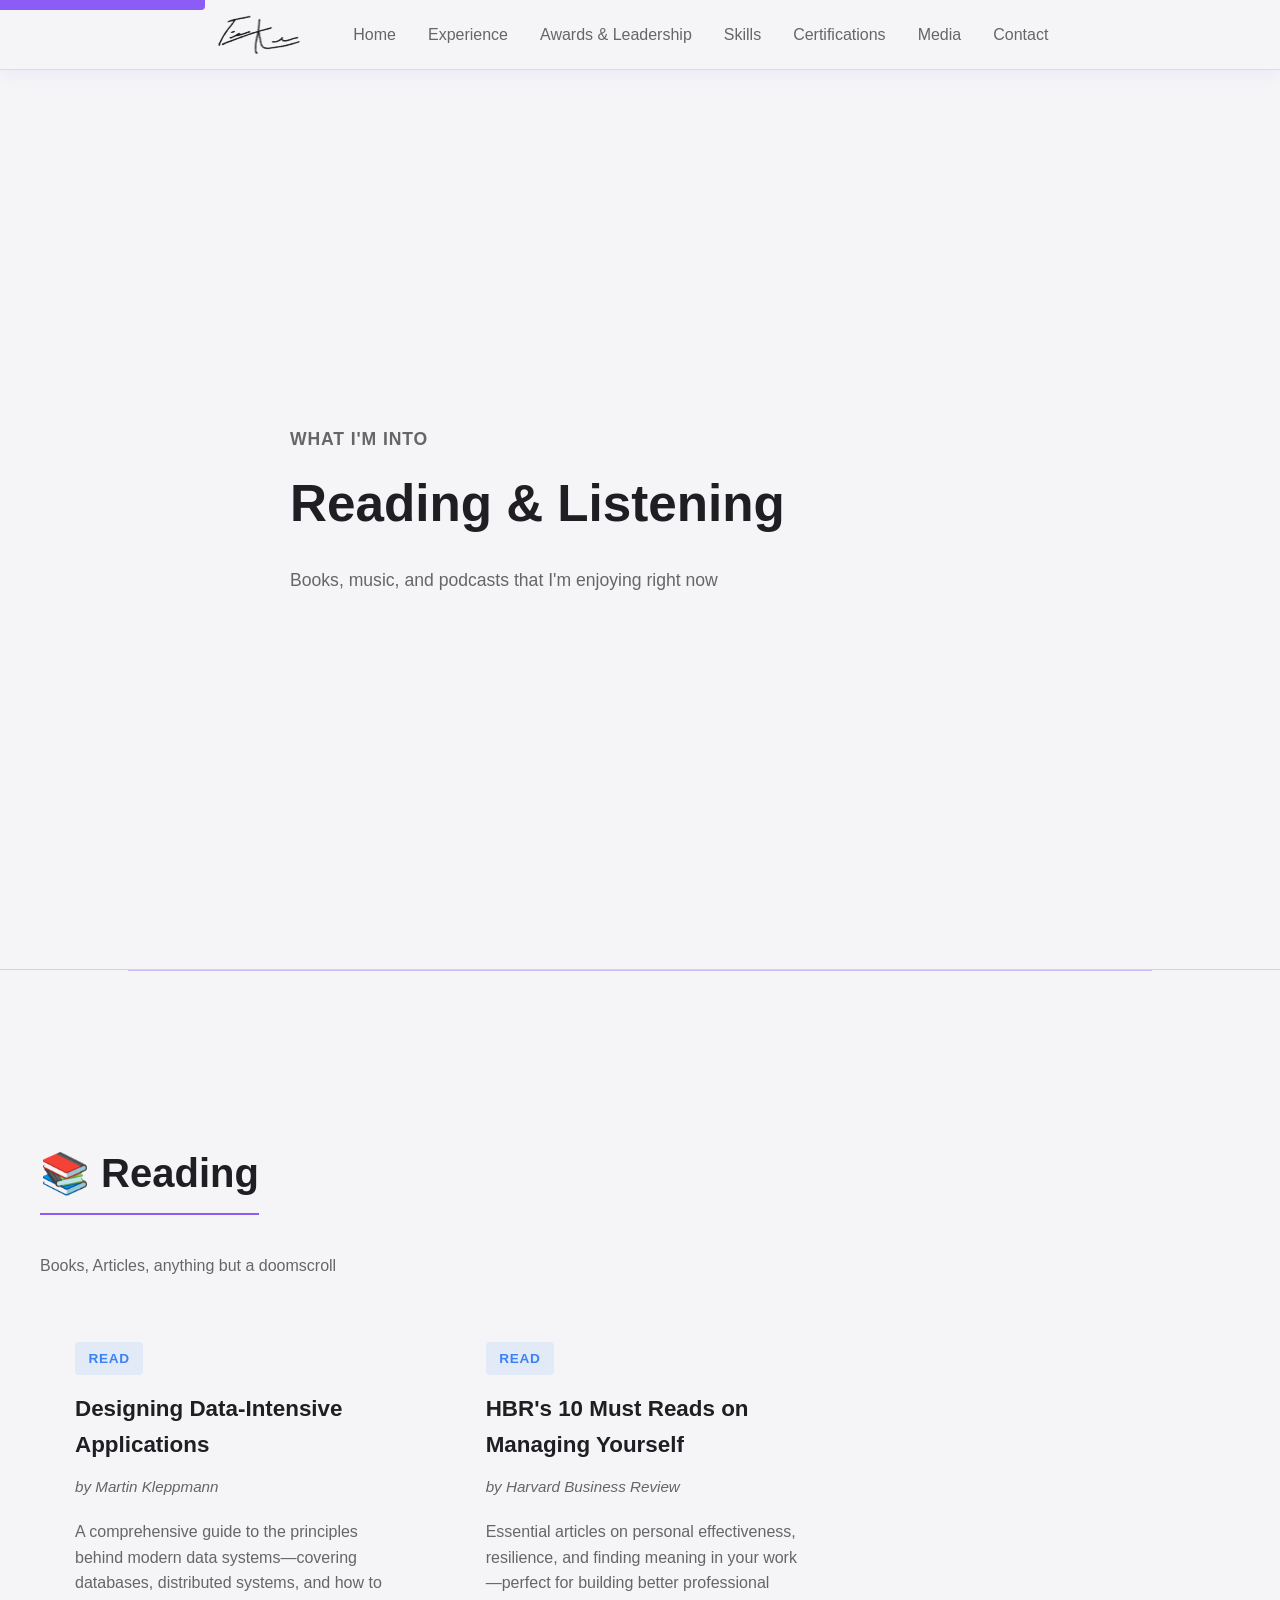
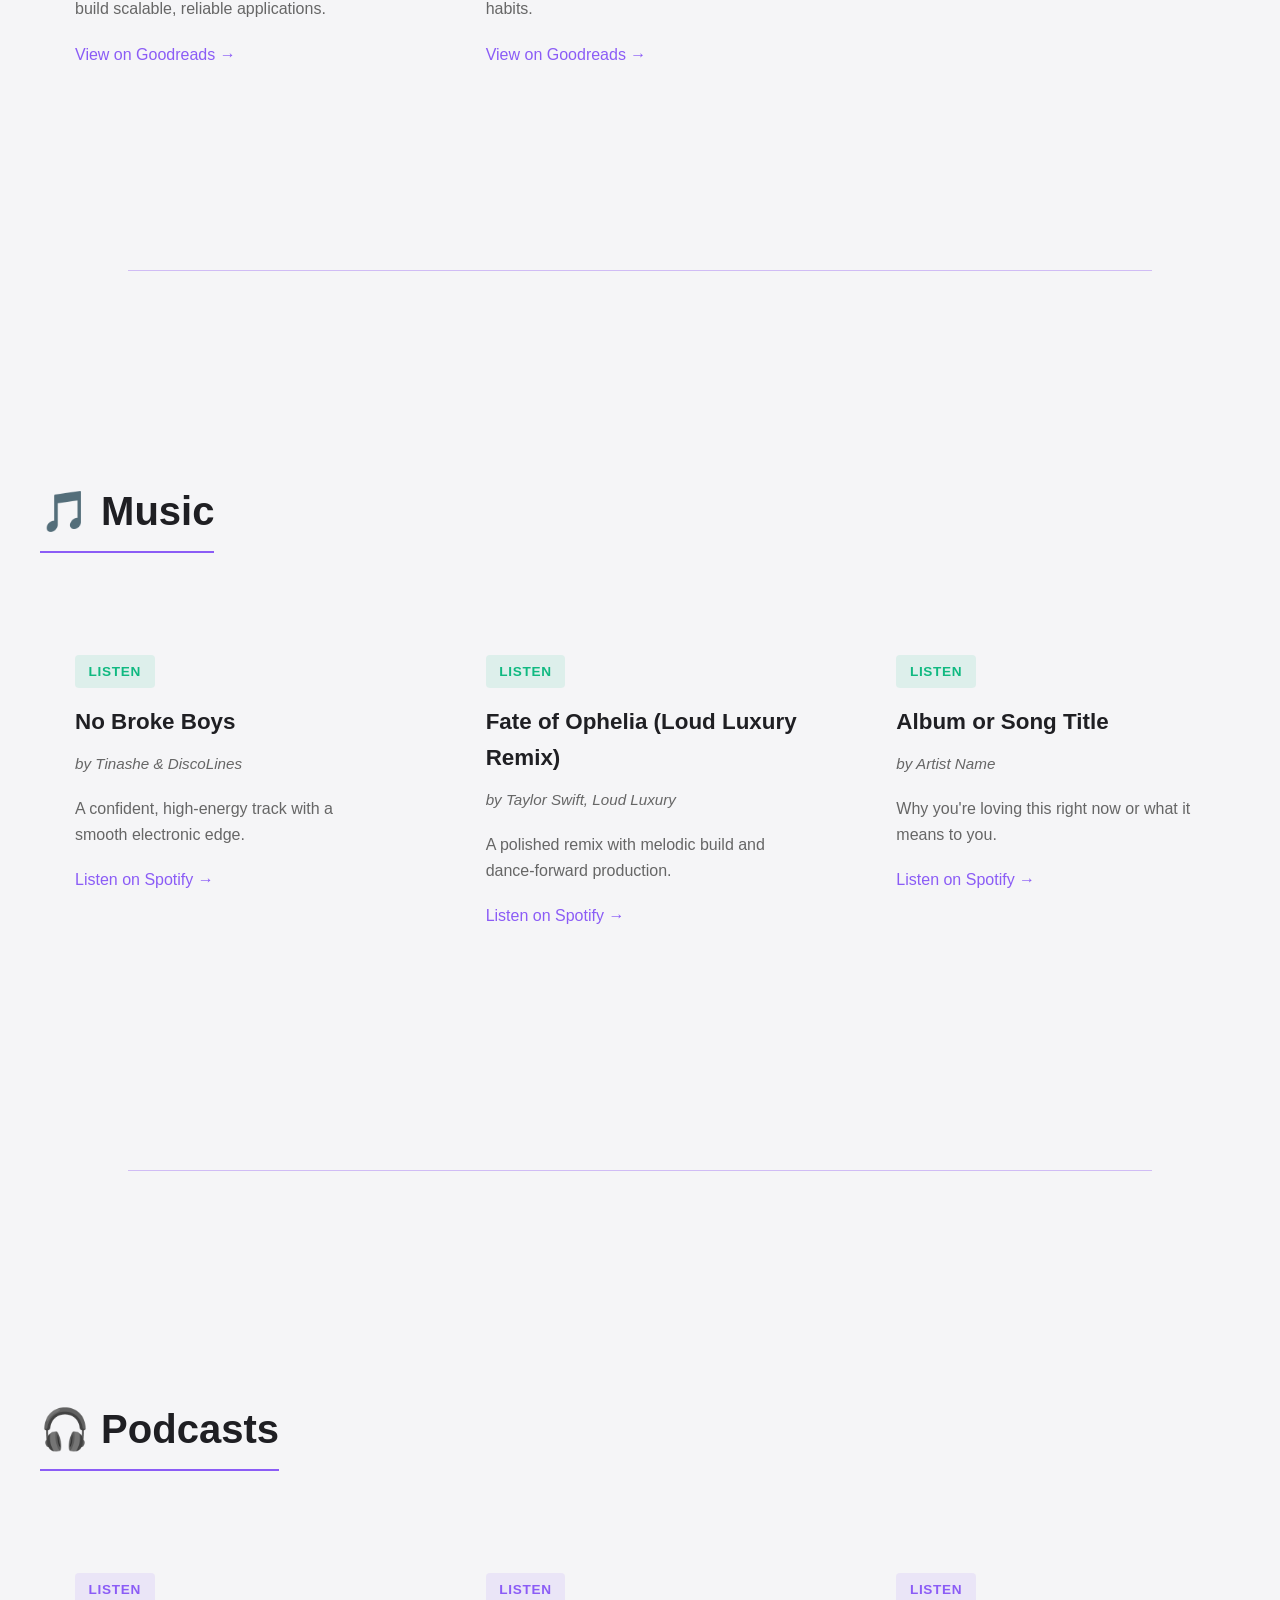
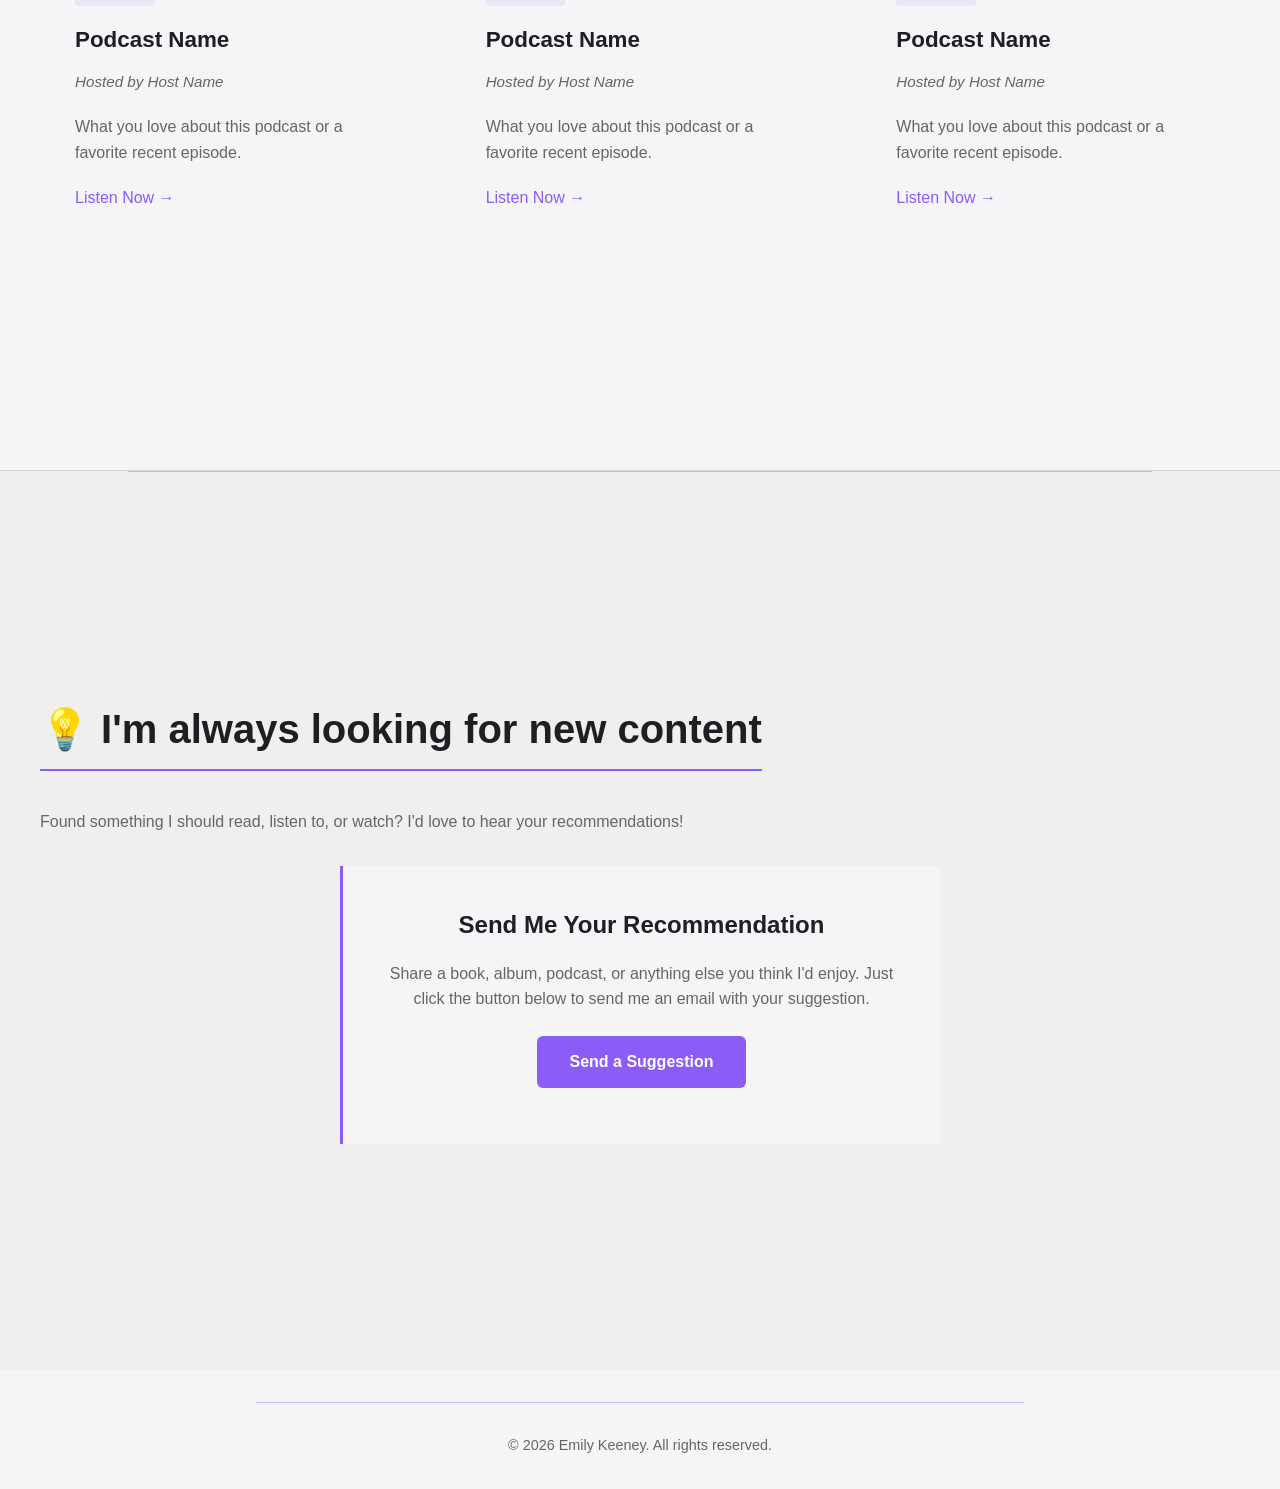
==== media.html @ 5fe8e28c "updated for media page" ====
<!DOCTYPE HTML>
<html lang="en">
	<head>
		<meta charset="utf-8" />
		<meta name="viewport" content="width=device-width, initial-scale=1" />
		<title>Reading & Listening - Emily Keeney</title>
		<meta name="description" content="Books, music, and podcasts currently inspiring Emily Keeney. Share your recommendations for what I should read, watch, or listen to next." />
		<link rel="canonical" href="https://ekeeney.github.io/media" />
		<meta name="theme-color" content="#8b5cf6" />
		
		<!-- Preload critical assets -->
		<link rel="preload" href="assets/css/custom.css" as="style" />
		<link rel="preload" href="assets/signature.png" as="image" />
		
		<!-- Favicon -->
		<link rel="icon" href="assets/favicon.png" type="image/png" />
		<link rel="apple-touch-icon" href="assets/favicon.png" />
		
		<!-- Open Graph -->
		<meta property="og:title" content="Reading & Listening - Emily Keeney" />
		<meta property="og:description" content="Books, music, and podcasts currently inspiring Emily Keeney." />
		<meta property="og:type" content="website" />
		<meta property="og:url" content="https://ekeeney.github.io/media" />
		<meta property="og:image" content="https://ekeeney.github.io/assets/favicon.png" />
		
		<!-- Twitter Card -->
		<meta name="twitter:card" content="summary" />
		<meta name="twitter:title" content="Reading & Listening - Emily Keeney" />
		<meta name="twitter:description" content="Books, music, and podcasts currently inspiring Emily Keeney." />
		<meta name="twitter:image" content="https://ekeeney.github.io/assets/favicon.png" />
		
		<!-- Stylesheet -->
		<link rel="stylesheet" href="assets/css/custom.css" />
	</head>
	<body>
		<!-- Skip to main content for accessibility -->
		<a href="#hero" class="skip-link">Skip to main content</a>
		
		<nav role="navigation" aria-label="Main navigation">
		<img src="assets/signature.png" alt="Emily Keeney Signature" class="nav-signature" loading="eager" width="120" height="45">
		<ul>
			<li><a href="index.html">Home</a></li>
			<li><a href="index.html#experience">Experience</a></li>
			<li><a href="index.html#awards">Awards & Leadership</a></li>
			<li><a href="index.html#skills">Skills</a></li>
			<li><a href="index.html#certifications">Certifications</a></li>
			<li><a href="media.html" class="active">Media</a></li>
			<li><a href="index.html#contact">Contact</a></li>
		</ul>
	</nav>

		<!-- Hero Section -->
		<section id="hero">
			<div class="container hero-content">
			<p class="subtitle">What I'm Into</p>
			<h1>Reading & Listening</h1>
			<p>Books, music, and podcasts that I'm enjoying right now</p>
		</div>
	</section>

	<!-- Books Section -->
	<section id="books">
		<div class="container">
			<h2>📚 Reading</h2>
			<p class="section-intro">Books, Articles, anything but a doomscroll</p>
			
			<div class="media-grid">
				<div class="media-item">
					<div class="media-meta">
						<span class="media-type">Read</span>
					</div>
				<h3>Designing Data-Intensive Applications</h3>
				<p class="media-author">by Martin Kleppmann</p>
				<p>A comprehensive guide to the principles behind modern data systems—covering databases, distributed systems, and how to build scalable, reliable applications.</p>
				<a href="https://www.goodreads.com/book/show/23463279-designing-data-intensive-applications" class="media-link" target="_blank" rel="noopener">View on Goodreads →</a>
			</div>

			<div class="media-item">
				<div class="media-meta">
					<span class="media-type">Read</span>
				</div>
				<h3>HBR's 10 Must Reads on Managing Yourself</h3>
				<p class="media-author">by Harvard Business Review</p>
				<p>Essential articles on personal effectiveness, resilience, and finding meaning in your work—perfect for building better professional habits.</p>
				<a href="https://www.goodreads.com/book/show/8308501" class="media-link" target="_blank" rel="noopener">View on Goodreads →</a>
			</div>
		</div>
	</div>
</section>

	<!-- Music Section -->
	<section id="music">
		<div class="container">
			<h2>🎵 Music</h2>
			
			<div class="media-grid">
				<div class="media-item">
					<div class="media-meta">
						<span class="media-type music-type">Listen</span>
					</div>
					<h3>No Broke Boys</h3>
					<p class="media-author">by Tinashe &amp; DiscoLines</p>
					<p>A confident, high-energy track with a smooth electronic edge.</p>
					<a href="https://open.spotify.com/track/3cZajhyr8LmtPfHZ9296tj?si=968752f881604520" class="media-link" target="_blank" rel="noopener">Listen on Spotify →</a>
				</div>

				<div class="media-item">
					<div class="media-meta">
						<span class="media-type music-type">Listen</span>
					</div>
					<h3>Fate of Ophelia (Loud Luxury Remix)</h3>
					<p class="media-author">by Taylor Swift, Loud Luxury</p>
					<p>A polished remix with melodic build and dance-forward production.</p>
					<a href="https://open.spotify.com/track/6PlBKImSl4AZoxBU7F649D?si=63251513293b4395" class="media-link" target="_blank" rel="noopener">Listen on Spotify →</a>
				</div>

				<div class="media-item">
					<div class="media-meta">
						<span class="media-type music-type">Listen</span>
					</div>
					<h3>Album or Song Title</h3>
					<p class="media-author">by Artist Name</p>
					<p>Why you're loving this right now or what it means to you.</p>
					<a href="#" class="media-link">Listen on Spotify →</a>
				</div>
			</div>
		</div>
	</section>

	<!-- Podcasts Section -->
	<section id="podcasts">
		<div class="container">
			<h2>🎧 Podcasts</h2>
			
			<div class="media-grid">
				<div class="media-item">
					<div class="media-meta">
						<span class="media-type podcast-type">Listen</span>
					</div>
					<h3>Podcast Name</h3>
					<p class="media-author">Hosted by Host Name</p>
					<p>What you love about this podcast or a favorite recent episode.</p>
					<a href="#" class="media-link">Listen Now →</a>
				</div>

				<div class="media-item">
					<div class="media-meta">
						<span class="media-type podcast-type">Listen</span>
					</div>
					<h3>Podcast Name</h3>
					<p class="media-author">Hosted by Host Name</p>
					<p>What you love about this podcast or a favorite recent episode.</p>
					<a href="#" class="media-link">Listen Now →</a>
				</div>

				<div class="media-item">
					<div class="media-meta">
						<span class="media-type podcast-type">Listen</span>
					</div>
					<h3>Podcast Name</h3>
					<p class="media-author">Hosted by Host Name</p>
					<p>What you love about this podcast or a favorite recent episode.</p>
					<a href="#" class="media-link">Listen Now →</a>
				</div>
			</div>
		</div>
	</section>

	<!-- Suggestions Section -->
	<section id="suggestions">
		<div class="container">
			<h2>💡 I'm always looking for new content</h2>
			<p class="section-intro">Found something I should read, listen to, or watch? I'd love to hear your recommendations!</p>
			
			<div class="suggestion-box">
				<h3>Send Me Your Recommendation</h3>
				<p>Share a book, album, podcast, or anything else you think I'd enjoy. Just click the button below to send me an email with your suggestion.</p>
				<a href="mailto:ekeeney10@gmail.com?subject=Media%20Suggestion&body=Hi%20Emily,%0A%0AI%20wanted%20to%20recommend:%0A%0ATitle:%20%0AType:%20(Book/Music/Podcast/Other)%0AWhy%20you'll%20love%20it:%20%0A%0A" class="suggestion-btn">Send a Suggestion</a>
			</div>
		</div>
	</section>

	<!-- Footer -->
		<footer>
			<div class="container">
				<p>&copy; 2026 Emily Keeney. All rights reserved.</p>
			</div>
		</footer>

		<!-- JavaScript for Smooth Scrolling -->
		<script src="assets/js/portfolio.js" defer></script>
	</body>
</html>
---- assets/css/custom.css ----
/* 
 * Emily Keeney Portfolio - Custom Light Grey Theme
 * Modern, responsive portfolio design
 */

/* CSS Variables for Light Grey Theme */
:root {
	--bg-primary: #f5f5f7;
	--bg-secondary: #efefef;
	--bg-tertiary: #e8e8eb;
	--text-primary: #1f1f23;
	--text-secondary: #666666;
	--accent-primary: #8b5cf6;
	--accent-secondary: #a78bfa;
	--accent-tertiary: #9f7aea;
	--accent-blue: #3b82f6;
	--accent-green: #10b981;
	--accent-glow: rgba(139, 92, 246, 0.1);
	--border-color: #d4d4d8;
}

/* Reset and Base Styles */
* {
	margin: 0;
	padding: 0;
	box-sizing: border-box;
}

html {
	scroll-behavior: smooth;
}

body {
	font-family: -apple-system, BlinkMacSystemFont, 'Segoe UI', Roboto, Oxygen, Ubuntu, Cantarell, sans-serif;
	background: var(--bg-primary);
	color: var(--text-primary);
	line-height: 1.6;
	overflow-x: hidden;
}

/* Accessibility - Skip Link */
.skip-link {
	position: absolute;
	top: -40px;
	left: 0;
	background: var(--accent-primary);
	color: white;
	padding: 0.75rem 1.5rem;
	text-decoration: none;
	font-weight: 600;
	z-index: 10000;
	border-radius: 0 0 4px 0;
}

.skip-link:focus {
	top: 0;
}

/* Focus Styles for Accessibility */
a:focus-visible,
button:focus-visible {
	outline: 3px solid var(--accent-primary);
	outline-offset: 2px;
	border-radius: 2px;
}

/* Navigation */
nav {
	position: sticky;
	top: 0;
	width: 100%;
	background: rgba(245, 245, 247, 0.95);
	backdrop-filter: blur(10px);
	z-index: 1000;
	border-bottom: 1px solid rgba(139, 92, 246, 0.2);
	border-radius: 0;
	box-shadow: 0 4px 16px rgba(139, 92, 246, 0.08);
	display: flex;
	align-items: center;
	justify-content: center;
	gap: 2rem;
	padding: 0.75rem 2rem;
	flex-wrap: wrap;
}

.nav-signature {
	height: 45px;
	width: auto;
	opacity: 0.9;
	transition: opacity 0.3s ease;
	flex-shrink: 0;
}

.nav-signature:hover {
	opacity: 1;
}

nav ul {
	display: flex;
	justify-content: center;
	list-style: none;
	padding: 0;
	margin: 0;
	gap: 0;
	flex-wrap: wrap;
}

nav ul li {
	margin: 0.5rem 1rem;
}

nav ul li a {
	color: var(--text-secondary);
	text-decoration: none;
	font-weight: 500;
	transition: all 0.3s ease;
	padding: 0.5rem 0;
}

nav ul li a:hover,
nav ul li a.active {
	color: var(--accent-primary);
}

/* Removed animated underline */

/* Section Styling */
section {
	min-height: 100vh;
	padding: 6rem 2rem;
	display: flex;
	flex-direction: column;
	justify-content: center;
	position: relative;
}

section:not(#hero):not(#contact)::before {
	content: '';
	position: absolute;
	top: 0;
	left: 50%;
	transform: translateX(-50%);
	width: 80%;
	height: 1px;
	background: rgba(124, 58, 237, 0.3);
}

.container {
	max-width: 1200px;
	margin: 0 auto;
	width: 100%;
}

/* Typography */
h1 {
	font-size: 3.5rem;
	font-weight: 700;
	margin-bottom: 1rem;
	color: var(--accent-primary);
}

h1 a {
	color: inherit;
	text-decoration: none;
	transition: opacity 0.3s ease;
}

h1 a:hover {
	opacity: 0.8;
}

h2 {
	font-size: 2.5rem;
	font-weight: 700;
	margin-bottom: 3rem;
	color: var(--text-primary);
	position: relative;
	display: inline-block;
}

h2::after {
	content: '';
	position: absolute;
	bottom: -10px;
	left: 0;
	width: 100%;
	height: 2px;
	background: var(--accent-primary);
	border-radius: 0;
}

h3 {
	font-size: 1.5rem;
	color: var(--text-primary);
	margin-bottom: 0.5rem;
}

h4 {
	font-size: 1.2rem;
	color: var(--accent-secondary);
	margin-bottom: 0.5rem;
}

/* Hero Section */
#hero {
	background: var(--bg-primary);
	position: relative;
	overflow: hidden;
	padding: 8rem 0;
	border-bottom: 1px solid var(--border-color);
}

.hero-content {
	position: relative;
	z-index: 1;
	max-width: 700px;
}

.hero-content p {
	font-size: 1.1rem;
	color: var(--text-secondary);
	margin-bottom: 1.25rem;
	line-height: 1.6;
}

.subtitle {
	font-size: 0.95rem;
	color: var(--accent-primary);
	margin-bottom: 1rem;
	font-weight: 600;
	letter-spacing: 0.05em;
	text-transform: uppercase;
}

#hero h1 {
	font-size: 3.2rem;
	font-weight: 700;
	margin-bottom: 2rem;
	color: var(--text-primary);
	line-height: 1.2;
}

#hero h1 a {
	color: var(--accent-primary);
	text-decoration: none;
	transition: opacity 0.3s ease;
}

#hero h1 a:hover {
	opacity: 0.8;
}

/* Timeline Styling */
.timeline {
	position: relative;
	padding: 2rem 0 2rem 3rem;
}

.timeline::before {
	content: '';
	position: absolute;
	left: 0;
	top: 0;
	bottom: 0;
	width: 2px;
	background: var(--accent-primary);
	display: none;
}

.timeline-item {
	position: relative;
	margin-bottom: 3rem;
}

.timeline-marker {
	position: absolute;
	left: -2.65rem;
	top: 0.5rem;
	width: 14px;
	height: 14px;
	background: var(--accent-primary);
	border: 3px solid var(--bg-primary);
	border-radius: 50%;
	box-shadow: 0 0 0 3px rgba(139, 92, 246, 0.2);
	display: none;
}

/* Company-specific hover effects */
#experience .timeline-item:nth-child(1):hover .timeline-content {
	border-left-color: #0080D0;
	background: rgba(0, 128, 208, 0.08);
}

#experience .timeline-item:nth-child(1):hover .timeline-meta h3,
#experience .timeline-item:nth-child(1):hover .timeline-meta .company {
	color: #0080D0;
}

#experience .timeline-item:nth-child(1):hover .timeline-meta .date {
	color: #2BA84E;
}

#experience .timeline-item:nth-child(1):hover .timeline-description .role {
	color: #0080D0;
}

#experience .timeline-item:nth-child(1):hover .timeline-description .details li {
	color: #0080D0;
}

#experience .timeline-item:nth-child(2):hover .timeline-content,
#experience .timeline-item:nth-child(3):hover .timeline-content {
	border-left-color: #CC0000;
	background: rgba(204, 0, 0, 0.08);
}

#experience .timeline-item:nth-child(2):hover .timeline-meta h3,
#experience .timeline-item:nth-child(2):hover .timeline-meta .company,
#experience .timeline-item:nth-child(3):hover .timeline-meta h3,
#experience .timeline-item:nth-child(3):hover .timeline-meta .company {
	color: #CC0000;
}

#experience .timeline-item:nth-child(2):hover .timeline-meta .date,
#experience .timeline-item:nth-child(3):hover .timeline-meta .date {
	color: #000000;
}

#experience .timeline-item:nth-child(2):hover .timeline-description .role,
#experience .timeline-item:nth-child(3):hover .timeline-description .role {
	color: #CC0000;
}

#experience .timeline-item:nth-child(2):hover .timeline-description .details li,
#experience .timeline-item:nth-child(3):hover .timeline-description .details li {
	color: #CC0000;
}

.timeline-content {
	display: grid;
	grid-template-columns: 250px 1fr;
	gap: 3rem;
	align-items: start;
	border-left: 3px solid transparent;
	padding-left: 1.5rem;
	transition: border-color 0.3s ease;
}

.timeline-meta {
	padding: 0;
	background: transparent;
	border-radius: 0;
	border-left: none;
}

.timeline-meta h3 {
	margin: 0 0 0.5rem 0;
	font-size: 1.25rem;
	color: var(--accent-primary);
	transition: color 0.3s ease;
}

.timeline-meta p {
	margin: 0.25rem 0;
	font-size: 0.95rem;
	color: var(--text-secondary);
	transition: color 0.3s ease;
}

.timeline-meta .company {
	font-weight: 600;
	color: var(--text-primary);
}

.timeline-meta .location {
	color: var(--text-secondary);
	font-size: 0.9rem;
}

.timeline-meta .date {
	color: var(--accent-secondary);
	font-size: 0.85rem;
	margin-top: 0.5rem;
}

.timeline-description {
	padding: 0;
	background: transparent;
}

.timeline-description .role {
	font-size: 1.1rem;
	font-weight: 600;
	color: var(--accent-primary);
	margin-bottom: 1rem;
	transition: color 0.3s ease;
}

.timeline-description .details {
	list-style: none;
	padding: 0;
	margin: 0;
}

.timeline-description .details li {
	padding-left: 1.5rem;
	margin-bottom: 0.75rem;
	position: relative;
	color: var(--text-secondary);
	font-size: 0.95rem;
	line-height: 1.5;
	transition: color 0.3s ease;
}

.timeline-description .details li::before {
	content: '▹';
	position: absolute;
	left: 0;
	color: var(--accent-blue);
	font-weight: bold;
}

/* Card Styling */
.card {
	background: transparent;
	border: none;
	border-left: 3px solid transparent;
	padding: 2rem;
	padding-left: 2.5rem;
	margin-bottom: 3rem;
	transition: all 0.4s cubic-bezier(0.4, 0, 0.2, 1);
	position: relative;
	word-break: break-word;
	overflow-wrap: break-word;
	word-wrap: break-word;
}

.card::before {
	content: '';
	position: absolute;
	top: 0;
	left: 0;
	width: 3px;
	height: 0;
	background: var(--accent-primary);
	transition: height 0.4s cubic-bezier(0.4, 0, 0.2, 1);
}

.card:hover {
	background: rgba(212, 212, 216, 0.3);
	padding-left: 3rem;
}

.card:hover::before {
	height: 100%;
}

/* Color variation for cards in different sections */
#experience .card::before {
	background: var(--accent-primary);
}

#awards .card:nth-child(1)::before {
	background: var(--accent-tertiary);
}

#awards .card:nth-child(2)::before {
	background: var(--accent-blue);
}

#awards .card:nth-child(3)::before {
	background: var(--accent-green);
}

.card-content {
	position: relative;
	z-index: 1;
}

.card-link {
	display: block;
	text-decoration: none;
	color: inherit;
}

.date {
	color: var(--accent-secondary);
	font-size: 0.9rem;
	font-weight: 500;
	margin-bottom: 0.5rem;
}

.company, .organization {
	color: var(--text-secondary);
	font-style: italic;
	margin-bottom: 1rem;
}

ul.details {
	list-style: none;
	padding-left: 0;
}

ul.details li {
	padding-left: 1.5rem;
	margin-bottom: 0.5rem;
	position: relative;
	color: var(--text-secondary);
}

ul.details li::before {
	content: '▹';
	position: absolute;
	left: 0;
	color: var(--accent-blue);
	font-weight: bold;
}

/* Skills Grid */
.skills-grid {
	display: grid;
	grid-template-columns: repeat(auto-fit, minmax(250px, 1fr));
	gap: 2rem;
	margin-top: 2rem;
}

.skill-category h4 {
	margin-bottom: 1rem;
}

.skill-tags {
	display: flex;
	flex-wrap: wrap;
	gap: 0.7rem;
}

.skill-tag {
	background: rgba(124, 58, 237, 0.1);
	color: var(--text-primary);
	padding: 0.6rem 1.2rem;
	border-radius: 3px;
	font-size: 0.9rem;
	border: none;
	border-left: 2px solid var(--accent-primary);
	transition: all 0.3s ease;
	position: relative;
	word-break: break-word;
}

.skill-tag:hover {
	background: rgba(124, 58, 237, 0.2);
	padding-left: 1.5rem;
	color: var(--accent-primary);
}

/* Color variation for skill tags */
.skill-tag:nth-child(3n+1) {
	border-left-color: var(--accent-primary);
}

.skill-tag:nth-child(3n+2) {
	border-left-color: var(--accent-blue);
}

.skill-tag:nth-child(3n) {
	border-left-color: var(--accent-green);
}

/* Certifications */
.cert-grid {
	display: grid;
	grid-template-columns: repeat(auto-fit, minmax(300px, 1fr));
	gap: 1.5rem;
}

.cert-item {
	background: transparent;
	border-left: 2px solid var(--accent-green);
	padding: 1.5rem;
	padding-left: 2rem;
	border-radius: 0;
	transition: all 0.4s cubic-bezier(0.4, 0, 0.2, 1);
	position: relative;
}

.cert-item::after {
	content: '';
	position: absolute;
	left: 0;
	top: 0;
	width: 2px;
	height: 100%;
	background: var(--accent-blue);
	opacity: 0;
	transition: opacity 0.4s ease;
}

.cert-item:hover {
	padding-left: 2.5rem;
	background: rgba(212, 212, 216, 0.2);
}

.cert-item:hover::after {
	opacity: 1;
}

/* Contact Section */
#contact {
	background: var(--bg-primary);
}

.contact-grid {
	display: grid;
	grid-template-columns: repeat(auto-fit, minmax(250px, 1fr));
	gap: 2rem;
	margin-top: 2rem;
}

.contact-item {
	display: flex;
	align-items: center;
	gap: 1rem;
	padding: 1.5rem;
	padding-left: 1.8rem;
	background: transparent;
	border-radius: 0;
	border-left: 2px solid transparent;
	transition: all 0.4s cubic-bezier(0.4, 0, 0.2, 1);
}

.contact-item:hover {
	padding-left: 2.5rem;
	background: rgba(212, 212, 216, 0.3);
	border-left-color: var(--accent-blue);
}

.contact-icon {
	font-size: 2rem;
	color: var(--accent-blue);
}

.contact-item a {
	color: var(--text-primary);
	text-decoration: none;
	transition: color 0.3s ease;
}

.contact-item a:hover {
	color: var(--accent-secondary);
}

.section-intro {
	color: var(--text-secondary);
	margin-bottom: 2rem;
}

.contact-location {
	margin: 0;
}

/* Footer */
footer {
	background: var(--bg-primary);
	text-align: center;
	padding: 2rem;
	border-top: none;
	margin-top: 2rem;
	position: relative;
}

footer::before {
	content: '';
	position: absolute;
	top: 0;
	left: 50%;
	transform: translateX(-50%);
	width: 60%;
	height: 1px;
	background: rgba(124, 58, 237, 0.3);
}

footer p {
	color: var(--text-secondary);
	font-size: 0.9rem;
}

/* Scroll Progress Bar */
/* Progress bar removed per user request */

/* Media Page Styles */
.media-grid {
	display: grid;
	grid-template-columns: repeat(auto-fill, minmax(320px, 1fr));
	gap: 2rem;
	margin-top: 2rem;
}

.media-item {
	background: transparent;
	padding: 2rem;
	border-left: 3px solid transparent;
	transition: all 0.3s ease;
	position: relative;
}

.media-item:hover {
	border-left-color: var(--accent-primary);
	background: rgba(139, 92, 246, 0.04);
	padding-left: 2.25rem;
}

.media-meta {
	display: flex;
	gap: 1rem;
	margin-bottom: 1rem;
	flex-wrap: wrap;
}

.media-date,
.media-type {
	font-size: 0.85rem;
	font-weight: 600;
	padding: 0.35rem 0.85rem;
	border-radius: 4px;
	text-transform: uppercase;
	letter-spacing: 0.05em;
}

.media-date {
	background: rgba(139, 92, 246, 0.1);
	color: var(--accent-primary);
}

.media-type {
	background: rgba(59, 130, 246, 0.1);
	color: var(--accent-blue);
}

.music-type {
	background: rgba(16, 185, 129, 0.1);
	color: var(--accent-green);
}

.podcast-type {
	background: rgba(139, 92, 246, 0.1);
	color: var(--accent-primary);
}

.media-item h3 {
	font-size: 1.4rem;
	color: var(--text-primary);
	margin-bottom: 0.75rem;
	font-weight: 600;
}

.media-author {
	font-size: 0.95rem;
	color: var(--accent-primary);
	font-weight: 500;
	margin-bottom: 0.75rem;
	font-style: italic;
}

.media-item p {
	color: var(--text-secondary);
	margin-bottom: 1.25rem;
	line-height: 1.6;
}

.media-link {
	color: var(--accent-primary);
	text-decoration: none;
	font-weight: 500;
	transition: all 0.3s ease;
	display: inline-flex;
	align-items: center;
	gap: 0.5rem;
}

.media-link:hover {
	color: var(--accent-secondary);
	gap: 0.75rem;
}

/* Suggestions Section */
#suggestions {
	background: var(--bg-secondary);
	border-top: 1px solid var(--border-color);
}

.suggestion-box {
	max-width: 600px;
	margin: 2rem auto 0;
	padding: 2.5rem;
	background: var(--bg-primary);
	border-left: 3px solid var(--accent-primary);
	text-align: center;
}

.suggestion-box h3 {
	color: var(--text-primary);
	margin-bottom: 1rem;
	font-size: 1.5rem;
}

.suggestion-box p {
	color: var(--text-secondary);
	margin-bottom: 1.5rem;
	line-height: 1.6;
}

.suggestion-btn {
	display: inline-block;
	padding: 0.85rem 2rem;
	background: var(--accent-primary);
	color: white;
	text-decoration: none;
	border-radius: 6px;
	font-weight: 600;
	transition: all 0.3s ease;
	margin-bottom: 1rem;
}

.suggestion-btn:hover {
	background: var(--accent-secondary);
	transform: translateY(-2px);
	box-shadow: 0 4px 12px rgba(139, 92, 246, 0.3);
}

.suggestion-note {
	font-size: 0.8rem;
	color: var(--accent-primary);
	font-style: italic;
	margin-top: 1rem;
	margin-bottom: 0;
}

/* Responsive Design */
@media (max-width: 768px) {
	h1 {
		font-size: 2.5rem;
	}
	
	h2 {
		font-size: 2rem;
	}
	
	nav ul {
		padding: 1rem 0;
	}
	
	nav ul li {
		margin: 0.5rem 1rem;
	}
	
	section {
		padding: 4rem 1.5rem;
	}
	
	.skills-grid,
	.cert-grid,
	.contact-grid,
	.media-grid {
		grid-template-columns: 1fr;
	}

	.timeline-content {
		grid-template-columns: 1fr;
		gap: 1.5rem;
	}
}

@media (max-width: 480px) {
	body {
		line-height: 1.5;
	}

	h1 {
		font-size: 2.1rem;
	}

	h2 {
		font-size: 1.6rem;
		margin-bottom: 2rem;
	}

	h3 {
		font-size: 1.25rem;
	}

	.subtitle {
		font-size: 1.2rem;
	}

	nav ul {
		padding: 0.75rem 0.5rem;
		gap: 0.25rem 0.75rem;
	}

	nav ul li {
		margin: 0.25rem 0.5rem;
	}

	section {
		min-height: auto;
		padding: 3.5rem 1.25rem;
	}

	.timeline {
		padding: 2rem 0 2rem 2rem;
	}

	.timeline-marker {
		left: -1.85rem;
	}

	.timeline::before {
		left: -1px;
	}

	.timeline-content {
		grid-template-columns: 1fr;
		gap: 1rem;
	}

	.card {
		padding: 1.5rem;
		padding-left: 2rem;
		margin-bottom: 2.25rem;
	}

	.card:hover {
		padding-left: 2.25rem;
	}

	.contact-item {
		padding: 1.1rem;
		padding-left: 1.5rem;
	}

	.contact-item:hover {
		padding-left: 2rem;
	}
}
---- assets/css/custom.css ----
/* 
 * Emily Keeney Portfolio - Custom Light Grey Theme
 * Modern, responsive portfolio design
 */

/* CSS Variables for Light Grey Theme */
:root {
	--bg-primary: #f5f5f7;
	--bg-secondary: #efefef;
	--bg-tertiary: #e8e8eb;
	--text-primary: #1f1f23;
	--text-secondary: #666666;
	--accent-primary: #8b5cf6;
	--accent-secondary: #a78bfa;
	--accent-tertiary: #9f7aea;
	--accent-blue: #3b82f6;
	--accent-green: #10b981;
	--accent-glow: rgba(139, 92, 246, 0.1);
	--border-color: #d4d4d8;
}

/* Reset and Base Styles */
* {
	margin: 0;
	padding: 0;
	box-sizing: border-box;
}

html {
	scroll-behavior: smooth;
}

body {
	font-family: -apple-system, BlinkMacSystemFont, 'Segoe UI', Roboto, Oxygen, Ubuntu, Cantarell, sans-serif;
	background: var(--bg-primary);
	color: var(--text-primary);
	line-height: 1.6;
	overflow-x: hidden;
}

/* Accessibility - Skip Link */
.skip-link {
	position: absolute;
	top: -40px;
	left: 0;
	background: var(--accent-primary);
	color: white;
	padding: 0.75rem 1.5rem;
	text-decoration: none;
	font-weight: 600;
	z-index: 10000;
	border-radius: 0 0 4px 0;
}

.skip-link:focus {
	top: 0;
}

/* Focus Styles for Accessibility */
a:focus-visible,
button:focus-visible {
	outline: 3px solid var(--accent-primary);
	outline-offset: 2px;
	border-radius: 2px;
}

/* Navigation */
nav {
	position: sticky;
	top: 0;
	width: 100%;
	background: rgba(245, 245, 247, 0.95);
	backdrop-filter: blur(10px);
	z-index: 1000;
	border-bottom: 1px solid rgba(139, 92, 246, 0.2);
	border-radius: 0;
	box-shadow: 0 4px 16px rgba(139, 92, 246, 0.08);
	display: flex;
	align-items: center;
	justify-content: center;
	gap: 2rem;
	padding: 0.75rem 2rem;
	flex-wrap: wrap;
}

.nav-signature {
	height: 45px;
	width: auto;
	opacity: 0.9;
	transition: opacity 0.3s ease;
	flex-shrink: 0;
}

.nav-signature:hover {
	opacity: 1;
}

nav ul {
	display: flex;
	justify-content: center;
	list-style: none;
	padding: 0;
	margin: 0;
	gap: 0;
	flex-wrap: wrap;
}

nav ul li {
	margin: 0.5rem 1rem;
}

nav ul li a {
	color: var(--text-secondary);
	text-decoration: none;
	font-weight: 500;
	transition: all 0.3s ease;
	padding: 0.5rem 0;
}

nav ul li a:hover,
nav ul li a.active {
	color: var(--accent-primary);
}

/* Removed animated underline */

/* Section Styling */
section {
	min-height: 100vh;
	padding: 6rem 2rem;
	display: flex;
	flex-direction: column;
	justify-content: center;
	position: relative;
}

section:not(#hero):not(#contact)::before {
	content: '';
	position: absolute;
	top: 0;
	left: 50%;
	transform: translateX(-50%);
	width: 80%;
	height: 1px;
	background: rgba(124, 58, 237, 0.3);
}

.container {
	max-width: 1200px;
	margin: 0 auto;
	width: 100%;
}

/* Typography */
h1 {
	font-size: 3.5rem;
	font-weight: 700;
	margin-bottom: 1rem;
	color: var(--accent-primary);
}

h1 a {
	color: inherit;
	text-decoration: none;
	transition: opacity 0.3s ease;
}

h1 a:hover {
	opacity: 0.8;
}

h2 {
	font-size: 2.5rem;
	font-weight: 700;
	margin-bottom: 3rem;
	color: var(--text-primary);
	position: relative;
	display: inline-block;
}

h2::after {
	content: '';
	position: absolute;
	bottom: -10px;
	left: 0;
	width: 100%;
	height: 2px;
	background: var(--accent-primary);
	border-radius: 0;
}

h3 {
	font-size: 1.5rem;
	color: var(--text-primary);
	margin-bottom: 0.5rem;
}

h4 {
	font-size: 1.2rem;
	color: var(--accent-secondary);
	margin-bottom: 0.5rem;
}

/* Hero Section */
#hero {
	background: var(--bg-primary);
	position: relative;
	overflow: hidden;
	padding: 8rem 0;
	border-bottom: 1px solid var(--border-color);
}

.hero-content {
	position: relative;
	z-index: 1;
	max-width: 700px;
}

.hero-content p {
	font-size: 1.1rem;
	color: var(--text-secondary);
	margin-bottom: 1.25rem;
	line-height: 1.6;
}

.subtitle {
	font-size: 0.95rem;
	color: var(--accent-primary);
	margin-bottom: 1rem;
	font-weight: 600;
	letter-spacing: 0.05em;
	text-transform: uppercase;
}

#hero h1 {
	font-size: 3.2rem;
	font-weight: 700;
	margin-bottom: 2rem;
	color: var(--text-primary);
	line-height: 1.2;
}

#hero h1 a {
	color: var(--accent-primary);
	text-decoration: none;
	transition: opacity 0.3s ease;
}

#hero h1 a:hover {
	opacity: 0.8;
}

/* Timeline Styling */
.timeline {
	position: relative;
	padding: 2rem 0 2rem 3rem;
}

.timeline::before {
	content: '';
	position: absolute;
	left: 0;
	top: 0;
	bottom: 0;
	width: 2px;
	background: var(--accent-primary);
	display: none;
}

.timeline-item {
	position: relative;
	margin-bottom: 3rem;
}

.timeline-marker {
	position: absolute;
	left: -2.65rem;
	top: 0.5rem;
	width: 14px;
	height: 14px;
	background: var(--accent-primary);
	border: 3px solid var(--bg-primary);
	border-radius: 50%;
	box-shadow: 0 0 0 3px rgba(139, 92, 246, 0.2);
	display: none;
}

/* Company-specific hover effects */
#experience .timeline-item:nth-child(1):hover .timeline-content {
	border-left-color: #0080D0;
	background: rgba(0, 128, 208, 0.08);
}

#experience .timeline-item:nth-child(1):hover .timeline-meta h3,
#experience .timeline-item:nth-child(1):hover .timeline-meta .company {
	color: #0080D0;
}

#experience .timeline-item:nth-child(1):hover .timeline-meta .date {
	color: #2BA84E;
}

#experience .timeline-item:nth-child(1):hover .timeline-description .role {
	color: #0080D0;
}

#experience .timeline-item:nth-child(1):hover .timeline-description .details li {
	color: #0080D0;
}

#experience .timeline-item:nth-child(2):hover .timeline-content,
#experience .timeline-item:nth-child(3):hover .timeline-content {
	border-left-color: #CC0000;
	background: rgba(204, 0, 0, 0.08);
}

#experience .timeline-item:nth-child(2):hover .timeline-meta h3,
#experience .timeline-item:nth-child(2):hover .timeline-meta .company,
#experience .timeline-item:nth-child(3):hover .timeline-meta h3,
#experience .timeline-item:nth-child(3):hover .timeline-meta .company {
	color: #CC0000;
}

#experience .timeline-item:nth-child(2):hover .timeline-meta .date,
#experience .timeline-item:nth-child(3):hover .timeline-meta .date {
	color: #000000;
}

#experience .timeline-item:nth-child(2):hover .timeline-description .role,
#experience .timeline-item:nth-child(3):hover .timeline-description .role {
	color: #CC0000;
}

#experience .timeline-item:nth-child(2):hover .timeline-description .details li,
#experience .timeline-item:nth-child(3):hover .timeline-description .details li {
	color: #CC0000;
}

.timeline-content {
	display: grid;
	grid-template-columns: 250px 1fr;
	gap: 3rem;
	align-items: start;
	border-left: 3px solid transparent;
	padding-left: 1.5rem;
	transition: border-color 0.3s ease;
}

.timeline-meta {
	padding: 0;
	background: transparent;
	border-radius: 0;
	border-left: none;
}

.timeline-meta h3 {
	margin: 0 0 0.5rem 0;
	font-size: 1.25rem;
	color: var(--accent-primary);
	transition: color 0.3s ease;
}

.timeline-meta p {
	margin: 0.25rem 0;
	font-size: 0.95rem;
	color: var(--text-secondary);
	transition: color 0.3s ease;
}

.timeline-meta .company {
	font-weight: 600;
	color: var(--text-primary);
}

.timeline-meta .location {
	color: var(--text-secondary);
	font-size: 0.9rem;
}

.timeline-meta .date {
	color: var(--accent-secondary);
	font-size: 0.85rem;
	margin-top: 0.5rem;
}

.timeline-description {
	padding: 0;
	background: transparent;
}

.timeline-description .role {
	font-size: 1.1rem;
	font-weight: 600;
	color: var(--accent-primary);
	margin-bottom: 1rem;
	transition: color 0.3s ease;
}

.timeline-description .details {
	list-style: none;
	padding: 0;
	margin: 0;
}

.timeline-description .details li {
	padding-left: 1.5rem;
	margin-bottom: 0.75rem;
	position: relative;
	color: var(--text-secondary);
	font-size: 0.95rem;
	line-height: 1.5;
	transition: color 0.3s ease;
}

.timeline-description .details li::before {
	content: '▹';
	position: absolute;
	left: 0;
	color: var(--accent-blue);
	font-weight: bold;
}

/* Card Styling */
.card {
	background: transparent;
	border: none;
	border-left: 3px solid transparent;
	padding: 2rem;
	padding-left: 2.5rem;
	margin-bottom: 3rem;
	transition: all 0.4s cubic-bezier(0.4, 0, 0.2, 1);
	position: relative;
	word-break: break-word;
	overflow-wrap: break-word;
	word-wrap: break-word;
}

.card::before {
	content: '';
	position: absolute;
	top: 0;
	left: 0;
	width: 3px;
	height: 0;
	background: var(--accent-primary);
	transition: height 0.4s cubic-bezier(0.4, 0, 0.2, 1);
}

.card:hover {
	background: rgba(212, 212, 216, 0.3);
	padding-left: 3rem;
}

.card:hover::before {
	height: 100%;
}

/* Color variation for cards in different sections */
#experience .card::before {
	background: var(--accent-primary);
}

#awards .card:nth-child(1)::before {
	background: var(--accent-tertiary);
}

#awards .card:nth-child(2)::before {
	background: var(--accent-blue);
}

#awards .card:nth-child(3)::before {
	background: var(--accent-green);
}

.card-content {
	position: relative;
	z-index: 1;
}

.card-link {
	display: block;
	text-decoration: none;
	color: inherit;
}

.date {
	color: var(--accent-secondary);
	font-size: 0.9rem;
	font-weight: 500;
	margin-bottom: 0.5rem;
}

.company, .organization {
	color: var(--text-secondary);
	font-style: italic;
	margin-bottom: 1rem;
}

ul.details {
	list-style: none;
	padding-left: 0;
}

ul.details li {
	padding-left: 1.5rem;
	margin-bottom: 0.5rem;
	position: relative;
	color: var(--text-secondary);
}

ul.details li::before {
	content: '▹';
	position: absolute;
	left: 0;
	color: var(--accent-blue);
	font-weight: bold;
}

/* Skills Grid */
.skills-grid {
	display: grid;
	grid-template-columns: repeat(auto-fit, minmax(250px, 1fr));
	gap: 2rem;
	margin-top: 2rem;
}

.skill-category h4 {
	margin-bottom: 1rem;
}

.skill-tags {
	display: flex;
	flex-wrap: wrap;
	gap: 0.7rem;
}

.skill-tag {
	background: rgba(124, 58, 237, 0.1);
	color: var(--text-primary);
	padding: 0.6rem 1.2rem;
	border-radius: 3px;
	font-size: 0.9rem;
	border: none;
	border-left: 2px solid var(--accent-primary);
	transition: all 0.3s ease;
	position: relative;
	word-break: break-word;
}

.skill-tag:hover {
	background: rgba(124, 58, 237, 0.2);
	padding-left: 1.5rem;
	color: var(--accent-primary);
}

/* Color variation for skill tags */
.skill-tag:nth-child(3n+1) {
	border-left-color: var(--accent-primary);
}

.skill-tag:nth-child(3n+2) {
	border-left-color: var(--accent-blue);
}

.skill-tag:nth-child(3n) {
	border-left-color: var(--accent-green);
}

/* Certifications */
.cert-grid {
	display: grid;
	grid-template-columns: repeat(auto-fit, minmax(300px, 1fr));
	gap: 1.5rem;
}

.cert-item {
	background: transparent;
	border-left: 2px solid var(--accent-green);
	padding: 1.5rem;
	padding-left: 2rem;
	border-radius: 0;
	transition: all 0.4s cubic-bezier(0.4, 0, 0.2, 1);
	position: relative;
}

.cert-item::after {
	content: '';
	position: absolute;
	left: 0;
	top: 0;
	width: 2px;
	height: 100%;
	background: var(--accent-blue);
	opacity: 0;
	transition: opacity 0.4s ease;
}

.cert-item:hover {
	padding-left: 2.5rem;
	background: rgba(212, 212, 216, 0.2);
}

.cert-item:hover::after {
	opacity: 1;
}

/* Contact Section */
#contact {
	background: var(--bg-primary);
}

.contact-grid {
	display: grid;
	grid-template-columns: repeat(auto-fit, minmax(250px, 1fr));
	gap: 2rem;
	margin-top: 2rem;
}

.contact-item {
	display: flex;
	align-items: center;
	gap: 1rem;
	padding: 1.5rem;
	padding-left: 1.8rem;
	background: transparent;
	border-radius: 0;
	border-left: 2px solid transparent;
	transition: all 0.4s cubic-bezier(0.4, 0, 0.2, 1);
}

.contact-item:hover {
	padding-left: 2.5rem;
	background: rgba(212, 212, 216, 0.3);
	border-left-color: var(--accent-blue);
}

.contact-icon {
	font-size: 2rem;
	color: var(--accent-blue);
}

.contact-item a {
	color: var(--text-primary);
	text-decoration: none;
	transition: color 0.3s ease;
}

.contact-item a:hover {
	color: var(--accent-secondary);
}

.section-intro {
	color: var(--text-secondary);
	margin-bottom: 2rem;
}

.contact-location {
	margin: 0;
}

/* Footer */
footer {
	background: var(--bg-primary);
	text-align: center;
	padding: 2rem;
	border-top: none;
	margin-top: 2rem;
	position: relative;
}

footer::before {
	content: '';
	position: absolute;
	top: 0;
	left: 50%;
	transform: translateX(-50%);
	width: 60%;
	height: 1px;
	background: rgba(124, 58, 237, 0.3);
}

footer p {
	color: var(--text-secondary);
	font-size: 0.9rem;
}

/* Scroll Progress Bar */
/* Progress bar removed per user request */

/* Media Page Styles */
.media-grid {
	display: grid;
	grid-template-columns: repeat(auto-fill, minmax(320px, 1fr));
	gap: 2rem;
	margin-top: 2rem;
}

.media-item {
	background: transparent;
	padding: 2rem;
	border-left: 3px solid transparent;
	transition: all 0.3s ease;
	position: relative;
}

.media-item:hover {
	border-left-color: var(--accent-primary);
	background: rgba(139, 92, 246, 0.04);
	padding-left: 2.25rem;
}

.media-meta {
	display: flex;
	gap: 1rem;
	margin-bottom: 1rem;
	flex-wrap: wrap;
}

.media-date,
.media-type {
	font-size: 0.85rem;
	font-weight: 600;
	padding: 0.35rem 0.85rem;
	border-radius: 4px;
	text-transform: uppercase;
	letter-spacing: 0.05em;
}

.media-date {
	background: rgba(139, 92, 246, 0.1);
	color: var(--accent-primary);
}

.media-type {
	background: rgba(59, 130, 246, 0.1);
	color: var(--accent-blue);
}

.music-type {
	background: rgba(16, 185, 129, 0.1);
	color: var(--accent-green);
}

.podcast-type {
	background: rgba(139, 92, 246, 0.1);
	color: var(--accent-primary);
}

.media-item h3 {
	font-size: 1.4rem;
	color: var(--text-primary);
	margin-bottom: 0.75rem;
	font-weight: 600;
}

.media-author {
	font-size: 0.95rem;
	color: var(--accent-primary);
	font-weight: 500;
	margin-bottom: 0.75rem;
	font-style: italic;
}

.media-item p {
	color: var(--text-secondary);
	margin-bottom: 1.25rem;
	line-height: 1.6;
}

.media-link {
	color: var(--accent-primary);
	text-decoration: none;
	font-weight: 500;
	transition: all 0.3s ease;
	display: inline-flex;
	align-items: center;
	gap: 0.5rem;
}

.media-link:hover {
	color: var(--accent-secondary);
	gap: 0.75rem;
}

/* Suggestions Section */
#suggestions {
	background: var(--bg-secondary);
	border-top: 1px solid var(--border-color);
}

.suggestion-box {
	max-width: 600px;
	margin: 2rem auto 0;
	padding: 2.5rem;
	background: var(--bg-primary);
	border-left: 3px solid var(--accent-primary);
	text-align: center;
}

.suggestion-box h3 {
	color: var(--text-primary);
	margin-bottom: 1rem;
	font-size: 1.5rem;
}

.suggestion-box p {
	color: var(--text-secondary);
	margin-bottom: 1.5rem;
	line-height: 1.6;
}

.suggestion-btn {
	display: inline-block;
	padding: 0.85rem 2rem;
	background: var(--accent-primary);
	color: white;
	text-decoration: none;
	border-radius: 6px;
	font-weight: 600;
	transition: all 0.3s ease;
	margin-bottom: 1rem;
}

.suggestion-btn:hover {
	background: var(--accent-secondary);
	transform: translateY(-2px);
	box-shadow: 0 4px 12px rgba(139, 92, 246, 0.3);
}

.suggestion-note {
	font-size: 0.8rem;
	color: var(--accent-primary);
	font-style: italic;
	margin-top: 1rem;
	margin-bottom: 0;
}

/* Responsive Design */
@media (max-width: 768px) {
	h1 {
		font-size: 2.5rem;
	}
	
	h2 {
		font-size: 2rem;
	}
	
	nav ul {
		padding: 1rem 0;
	}
	
	nav ul li {
		margin: 0.5rem 1rem;
	}
	
	section {
		padding: 4rem 1.5rem;
	}
	
	.skills-grid,
	.cert-grid,
	.contact-grid,
	.media-grid {
		grid-template-columns: 1fr;
	}

	.timeline-content {
		grid-template-columns: 1fr;
		gap: 1.5rem;
	}
}

@media (max-width: 480px) {
	body {
		line-height: 1.5;
	}

	h1 {
		font-size: 2.1rem;
	}

	h2 {
		font-size: 1.6rem;
		margin-bottom: 2rem;
	}

	h3 {
		font-size: 1.25rem;
	}

	.subtitle {
		font-size: 1.2rem;
	}

	nav ul {
		padding: 0.75rem 0.5rem;
		gap: 0.25rem 0.75rem;
	}

	nav ul li {
		margin: 0.25rem 0.5rem;
	}

	section {
		min-height: auto;
		padding: 3.5rem 1.25rem;
	}

	.timeline {
		padding: 2rem 0 2rem 2rem;
	}

	.timeline-marker {
		left: -1.85rem;
	}

	.timeline::before {
		left: -1px;
	}

	.timeline-content {
		grid-template-columns: 1fr;
		gap: 1rem;
	}

	.card {
		padding: 1.5rem;
		padding-left: 2rem;
		margin-bottom: 2.25rem;
	}

	.card:hover {
		padding-left: 2.25rem;
	}

	.contact-item {
		padding: 1.1rem;
		padding-left: 1.5rem;
	}

	.contact-item:hover {
		padding-left: 2rem;
	}
}
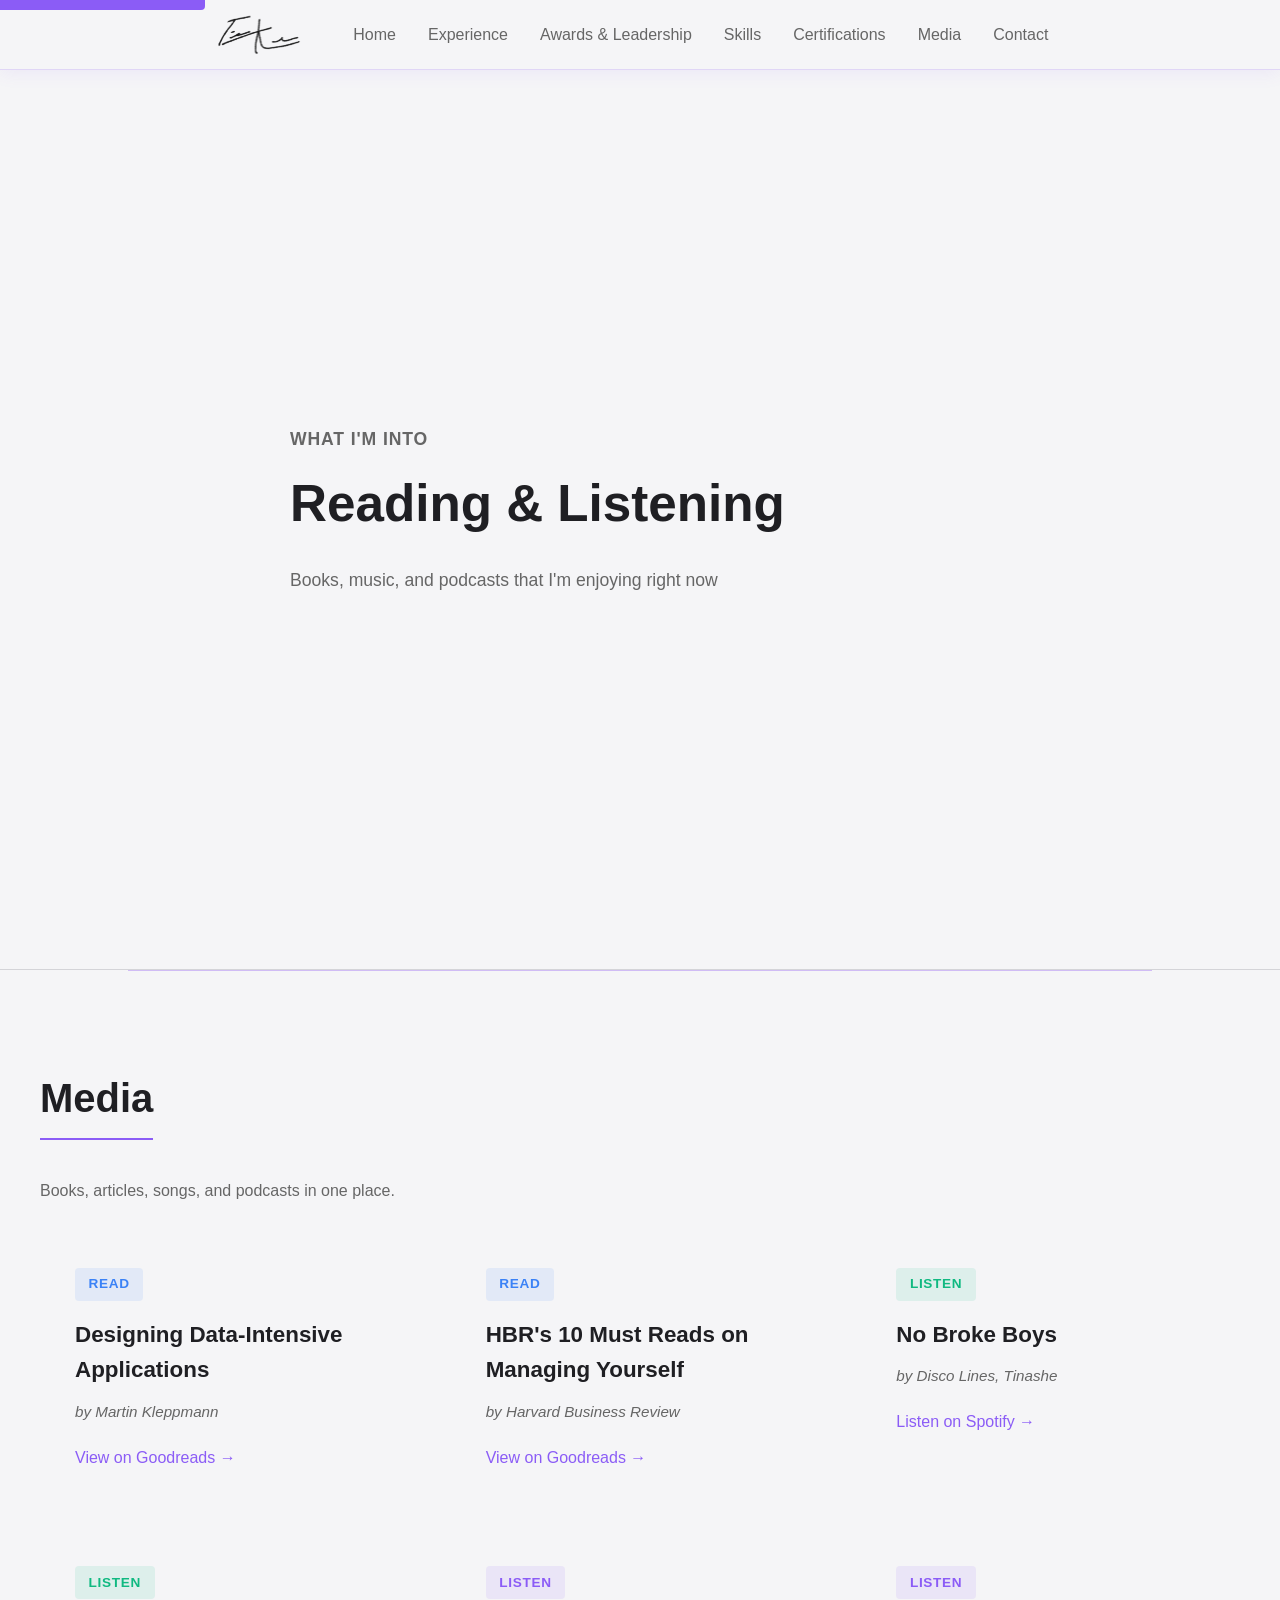
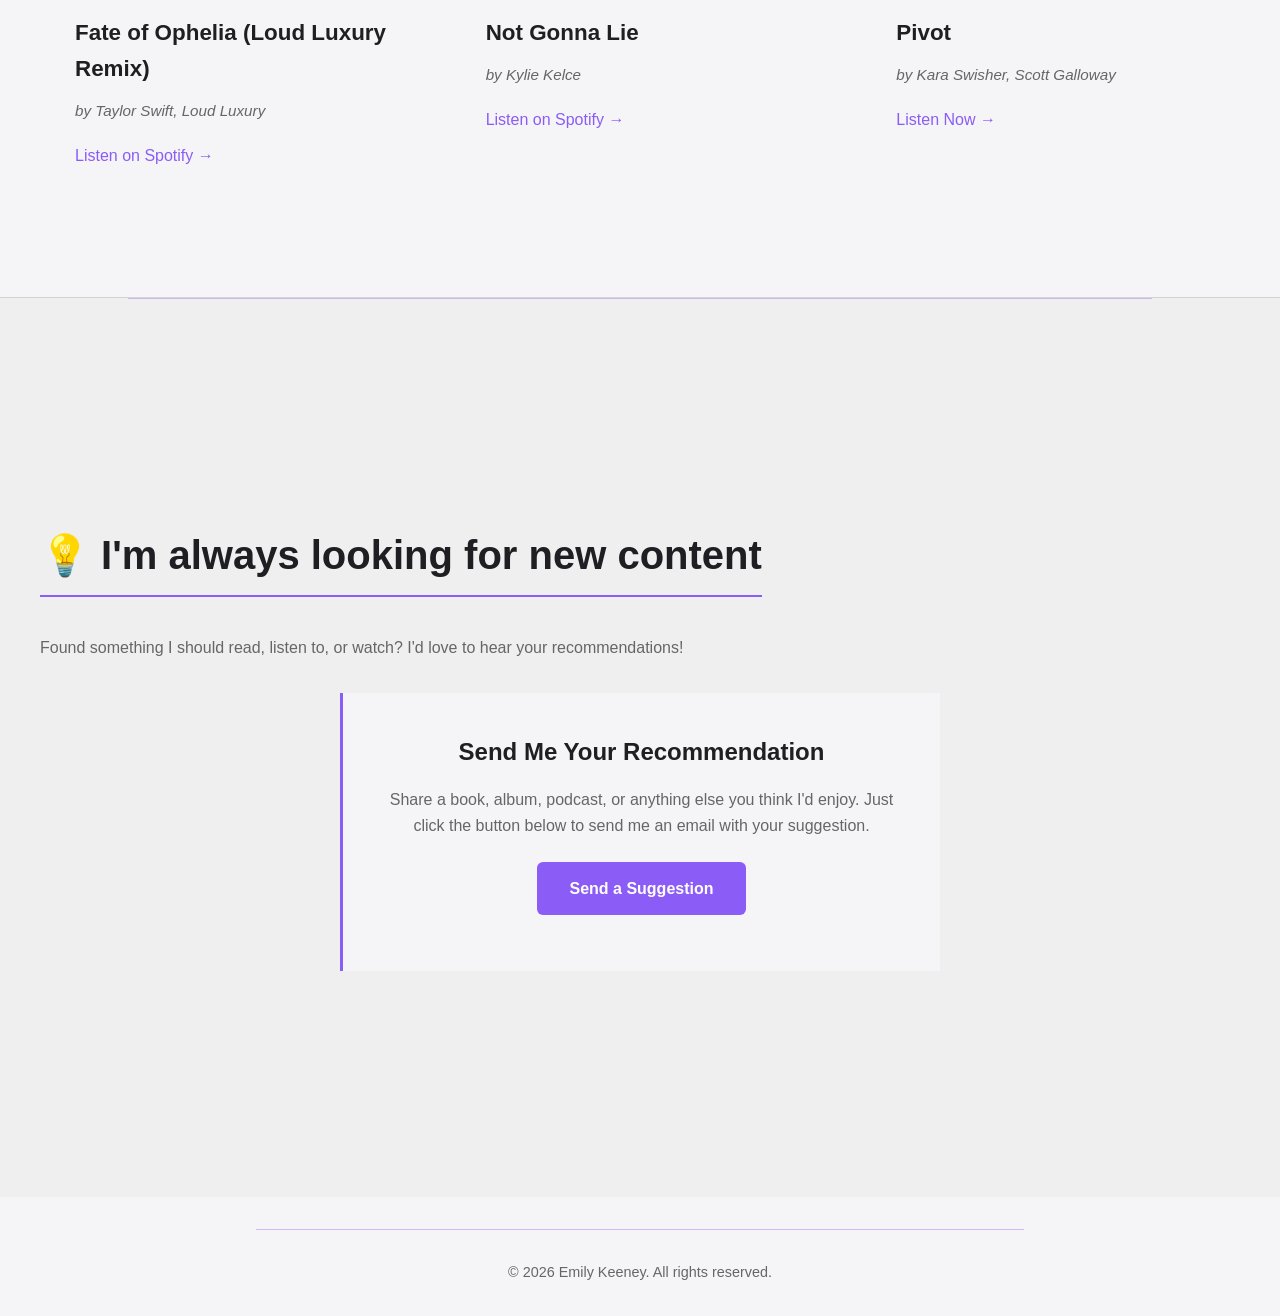
==== commit f0e82680: "updated current media" ====
--- a/media.html
+++ b/media.html
@@ -7,187 +7,108 @@
 		<meta name="description" content="Books, music, and podcasts currently inspiring Emily Keeney. Share your recommendations for what I should read, watch, or listen to next." />
 		<link rel="canonical" href="https://ekeeney.github.io/media" />
 		<meta name="theme-color" content="#8b5cf6" />
-		
-		<!-- Preload critical assets -->
 		<link rel="preload" href="assets/css/custom.css" as="style" />
 		<link rel="preload" href="assets/signature.png" as="image" />
-		
-		<!-- Favicon -->
 		<link rel="icon" href="assets/favicon.png" type="image/png" />
 		<link rel="apple-touch-icon" href="assets/favicon.png" />
-		
-		<!-- Open Graph -->
 		<meta property="og:title" content="Reading & Listening - Emily Keeney" />
 		<meta property="og:description" content="Books, music, and podcasts currently inspiring Emily Keeney." />
 		<meta property="og:type" content="website" />
 		<meta property="og:url" content="https://ekeeney.github.io/media" />
 		<meta property="og:image" content="https://ekeeney.github.io/assets/favicon.png" />
-		
-		<!-- Twitter Card -->
 		<meta name="twitter:card" content="summary" />
 		<meta name="twitter:title" content="Reading & Listening - Emily Keeney" />
 		<meta name="twitter:description" content="Books, music, and podcasts currently inspiring Emily Keeney." />
 		<meta name="twitter:image" content="https://ekeeney.github.io/assets/favicon.png" />
-		
-		<!-- Stylesheet -->
 		<link rel="stylesheet" href="assets/css/custom.css" />
 	</head>
 	<body>
-		<!-- Skip to main content for accessibility -->
 		<a href="#hero" class="skip-link">Skip to main content</a>
-		
+
 		<nav role="navigation" aria-label="Main navigation">
-		<img src="assets/signature.png" alt="Emily Keeney Signature" class="nav-signature" loading="eager" width="120" height="45">
-		<ul>
-			<li><a href="index.html">Home</a></li>
-			<li><a href="index.html#experience">Experience</a></li>
-			<li><a href="index.html#awards">Awards & Leadership</a></li>
-			<li><a href="index.html#skills">Skills</a></li>
-			<li><a href="index.html#certifications">Certifications</a></li>
-			<li><a href="media.html" class="active">Media</a></li>
-			<li><a href="index.html#contact">Contact</a></li>
-		</ul>
-	</nav>
+			<img src="assets/signature.png" alt="Emily Keeney Signature" class="nav-signature" loading="eager" width="120" height="45">
+			<ul>
+				<li><a href="index.html">Home</a></li>
+				<li><a href="index.html#experience">Experience</a></li>
+				<li><a href="index.html#awards">Awards & Leadership</a></li>
+				<li><a href="index.html#skills">Skills</a></li>
+				<li><a href="index.html#certifications">Certifications</a></li>
+				<li><a href="media.html" class="active">Media</a></li>
+				<li><a href="index.html#contact">Contact</a></li>
+			</ul>
+		</nav>
 
-		<!-- Hero Section -->
 		<section id="hero">
 			<div class="container hero-content">
-			<p class="subtitle">What I'm Into</p>
-			<h1>Reading & Listening</h1>
-			<p>Books, music, and podcasts that I'm enjoying right now</p>
-		</div>
-	</section>
+				<p class="subtitle">What I'm Into</p>
+				<h1>Reading & Listening</h1>
+				<p>Books, music, and podcasts that I'm enjoying right now</p>
+			</div>
+		</section>
 
-	<!-- Books Section -->
-	<section id="books">
-		<div class="container">
-			<h2>📚 Reading</h2>
-			<p class="section-intro">Books, Articles, anything but a doomscroll</p>
-			
-			<div class="media-grid">
-				<div class="media-item">
-					<div class="media-meta">
-						<span class="media-type">Read</span>
+		<section id="media-items">
+			<div class="container">
+				<h2>Media</h2>
+				<p class="section-intro">Books, articles, songs, and podcasts in one place.</p>
+				<div class="media-grid">
+					<div class="media-item">
+						<div class="media-meta"><span class="media-type">Read</span></div>
+						<h3>Designing Data-Intensive Applications</h3>
+						<p class="media-author">by Martin Kleppmann</p>
+						<a href="https://www.goodreads.com/book/show/23463279-designing-data-intensive-applications" class="media-link" target="_blank" rel="noopener">View on Goodreads →</a>
 					</div>
-				<h3>Designing Data-Intensive Applications</h3>
-				<p class="media-author">by Martin Kleppmann</p>
-				<p>A comprehensive guide to the principles behind modern data systems—covering databases, distributed systems, and how to build scalable, reliable applications.</p>
-				<a href="https://www.goodreads.com/book/show/23463279-designing-data-intensive-applications" class="media-link" target="_blank" rel="noopener">View on Goodreads →</a>
-			</div>
-
-			<div class="media-item">
-				<div class="media-meta">
-					<span class="media-type">Read</span>
-				</div>
-				<h3>HBR's 10 Must Reads on Managing Yourself</h3>
-				<p class="media-author">by Harvard Business Review</p>
-				<p>Essential articles on personal effectiveness, resilience, and finding meaning in your work—perfect for building better professional habits.</p>
-				<a href="https://www.goodreads.com/book/show/8308501" class="media-link" target="_blank" rel="noopener">View on Goodreads →</a>
-			</div>
-		</div>
-	</div>
-</section>
-
-	<!-- Music Section -->
-	<section id="music">
-		<div class="container">
-			<h2>🎵 Music</h2>
-			
-			<div class="media-grid">
-				<div class="media-item">
-					<div class="media-meta">
-						<span class="media-type music-type">Listen</span>
+					<div class="media-item">
+						<div class="media-meta"><span class="media-type">Read</span></div>
+						<h3>HBR's 10 Must Reads on Managing Yourself</h3>
+						<p class="media-author">by Harvard Business Review</p>
+						<a href="https://www.goodreads.com/book/show/8308501" class="media-link" target="_blank" rel="noopener">View on Goodreads →</a>
 					</div>
-					<h3>No Broke Boys</h3>
-					<p class="media-author">by Tinashe &amp; DiscoLines</p>
-					<p>A confident, high-energy track with a smooth electronic edge.</p>
-					<a href="https://open.spotify.com/track/3cZajhyr8LmtPfHZ9296tj?si=968752f881604520" class="media-link" target="_blank" rel="noopener">Listen on Spotify →</a>
-				</div>
-
-				<div class="media-item">
-					<div class="media-meta">
-						<span class="media-type music-type">Listen</span>
+					<div class="media-item">
+						<div class="media-meta"><span class="media-type music-type">Listen</span></div>
+						<h3>No Broke Boys</h3>
+						<p class="media-author">by Disco Lines, Tinashe</p>
+						<a href="https://open.spotify.com/track/3cZajhyr8LmtPfHZ9296tj?si=968752f881604520" class="media-link" target="_blank" rel="noopener">Listen on Spotify →</a>
 					</div>
-					<h3>Fate of Ophelia (Loud Luxury Remix)</h3>
-					<p class="media-author">by Taylor Swift, Loud Luxury</p>
-					<p>A polished remix with melodic build and dance-forward production.</p>
-					<a href="https://open.spotify.com/track/6PlBKImSl4AZoxBU7F649D?si=63251513293b4395" class="media-link" target="_blank" rel="noopener">Listen on Spotify →</a>
-				</div>
-
-				<div class="media-item">
-					<div class="media-meta">
-						<span class="media-type music-type">Listen</span>
+					<div class="media-item">
+						<div class="media-meta"><span class="media-type music-type">Listen</span></div>
+						<h3>Fate of Ophelia (Loud Luxury Remix)</h3>
+						<p class="media-author">by Taylor Swift, Loud Luxury</p>
+						<a href="https://open.spotify.com/track/6PlBKImSl4AZoxBU7F649D?si=63251513293b4395" class="media-link" target="_blank" rel="noopener">Listen on Spotify →</a>
 					</div>
-					<h3>Album or Song Title</h3>
-					<p class="media-author">by Artist Name</p>
-					<p>Why you're loving this right now or what it means to you.</p>
-					<a href="#" class="media-link">Listen on Spotify →</a>
+					<div class="media-item">
+						<div class="media-meta"><span class="media-type podcast-type">Listen</span></div>
+						<h3>Not Gonna Lie</h3>
+						<p class="media-author">by Kylie Kelce</p>
+						<a href="https://open.spotify.com/show/0RgXbSGGmwpzAyeLHbDqUD" class="media-link">Listen on Spotify →</a>
+					</div>
+					<div class="media-item">
+						<div class="media-meta"><span class="media-type podcast-type">Listen</span></div>
+						<h3>Pivot</h3>
+						<p class="media-author">by Kara Swisher, Scott Galloway</p>
+						<a href="https://open.spotify.com/show/4MU3RFGELZxPT9XHVwTNPR" class="media-link">Listen Now →</a>
+					</div>
 				</div>
 			</div>
-		</div>
-	</section>
+		</section>
 
-	<!-- Podcasts Section -->
-	<section id="podcasts">
-		<div class="container">
-			<h2>🎧 Podcasts</h2>
-			
-			<div class="media-grid">
-				<div class="media-item">
-					<div class="media-meta">
-						<span class="media-type podcast-type">Listen</span>
-					</div>
-					<h3>Podcast Name</h3>
-					<p class="media-author">Hosted by Host Name</p>
-					<p>What you love about this podcast or a favorite recent episode.</p>
-					<a href="#" class="media-link">Listen Now →</a>
-				</div>
-
-				<div class="media-item">
-					<div class="media-meta">
-						<span class="media-type podcast-type">Listen</span>
-					</div>
-					<h3>Podcast Name</h3>
-					<p class="media-author">Hosted by Host Name</p>
-					<p>What you love about this podcast or a favorite recent episode.</p>
-					<a href="#" class="media-link">Listen Now →</a>
-				</div>
-
-				<div class="media-item">
-					<div class="media-meta">
-						<span class="media-type podcast-type">Listen</span>
-					</div>
-					<h3>Podcast Name</h3>
-					<p class="media-author">Hosted by Host Name</p>
-					<p>What you love about this podcast or a favorite recent episode.</p>
-					<a href="#" class="media-link">Listen Now →</a>
+		<section id="suggestions">
+			<div class="container">
+				<h2>💡 I'm always looking for new content</h2>
+				<p class="section-intro">Found something I should read, listen to, or watch? I'd love to hear your recommendations!</p>
+				<div class="suggestion-box">
+					<h3>Send Me Your Recommendation</h3>
+					<p>Share a book, album, podcast, or anything else you think I'd enjoy. Just click the button below to send me an email with your suggestion.</p>
+					<a href="mailto:ekeeney10@gmail.com?subject=Media%20Suggestion&body=Hi%20Emily,%0A%0AI%20wanted%20to%20recommend:%0A%0ATitle:%20%0AType:%20(Book/Music/Podcast/Other)%0AWhy%20you'll%20love%20it:%20%0A%0A" class="suggestion-btn">Send a Suggestion</a>
 				</div>
 			</div>
-		</div>
-	</section>
+		</section>
 
-	<!-- Suggestions Section -->
-	<section id="suggestions">
-		<div class="container">
-			<h2>💡 I'm always looking for new content</h2>
-			<p class="section-intro">Found something I should read, listen to, or watch? I'd love to hear your recommendations!</p>
-			
-			<div class="suggestion-box">
-				<h3>Send Me Your Recommendation</h3>
-				<p>Share a book, album, podcast, or anything else you think I'd enjoy. Just click the button below to send me an email with your suggestion.</p>
-				<a href="mailto:ekeeney10@gmail.com?subject=Media%20Suggestion&body=Hi%20Emily,%0A%0AI%20wanted%20to%20recommend:%0A%0ATitle:%20%0AType:%20(Book/Music/Podcast/Other)%0AWhy%20you'll%20love%20it:%20%0A%0A" class="suggestion-btn">Send a Suggestion</a>
-			</div>
-		</div>
-	</section>
-
-	<!-- Footer -->
 		<footer>
 			<div class="container">
 				<p>&copy; 2026 Emily Keeney. All rights reserved.</p>
 			</div>
 		</footer>
 
-		<!-- JavaScript for Smooth Scrolling -->
 		<script src="assets/js/portfolio.js" defer></script>
 	</body>
 </html>
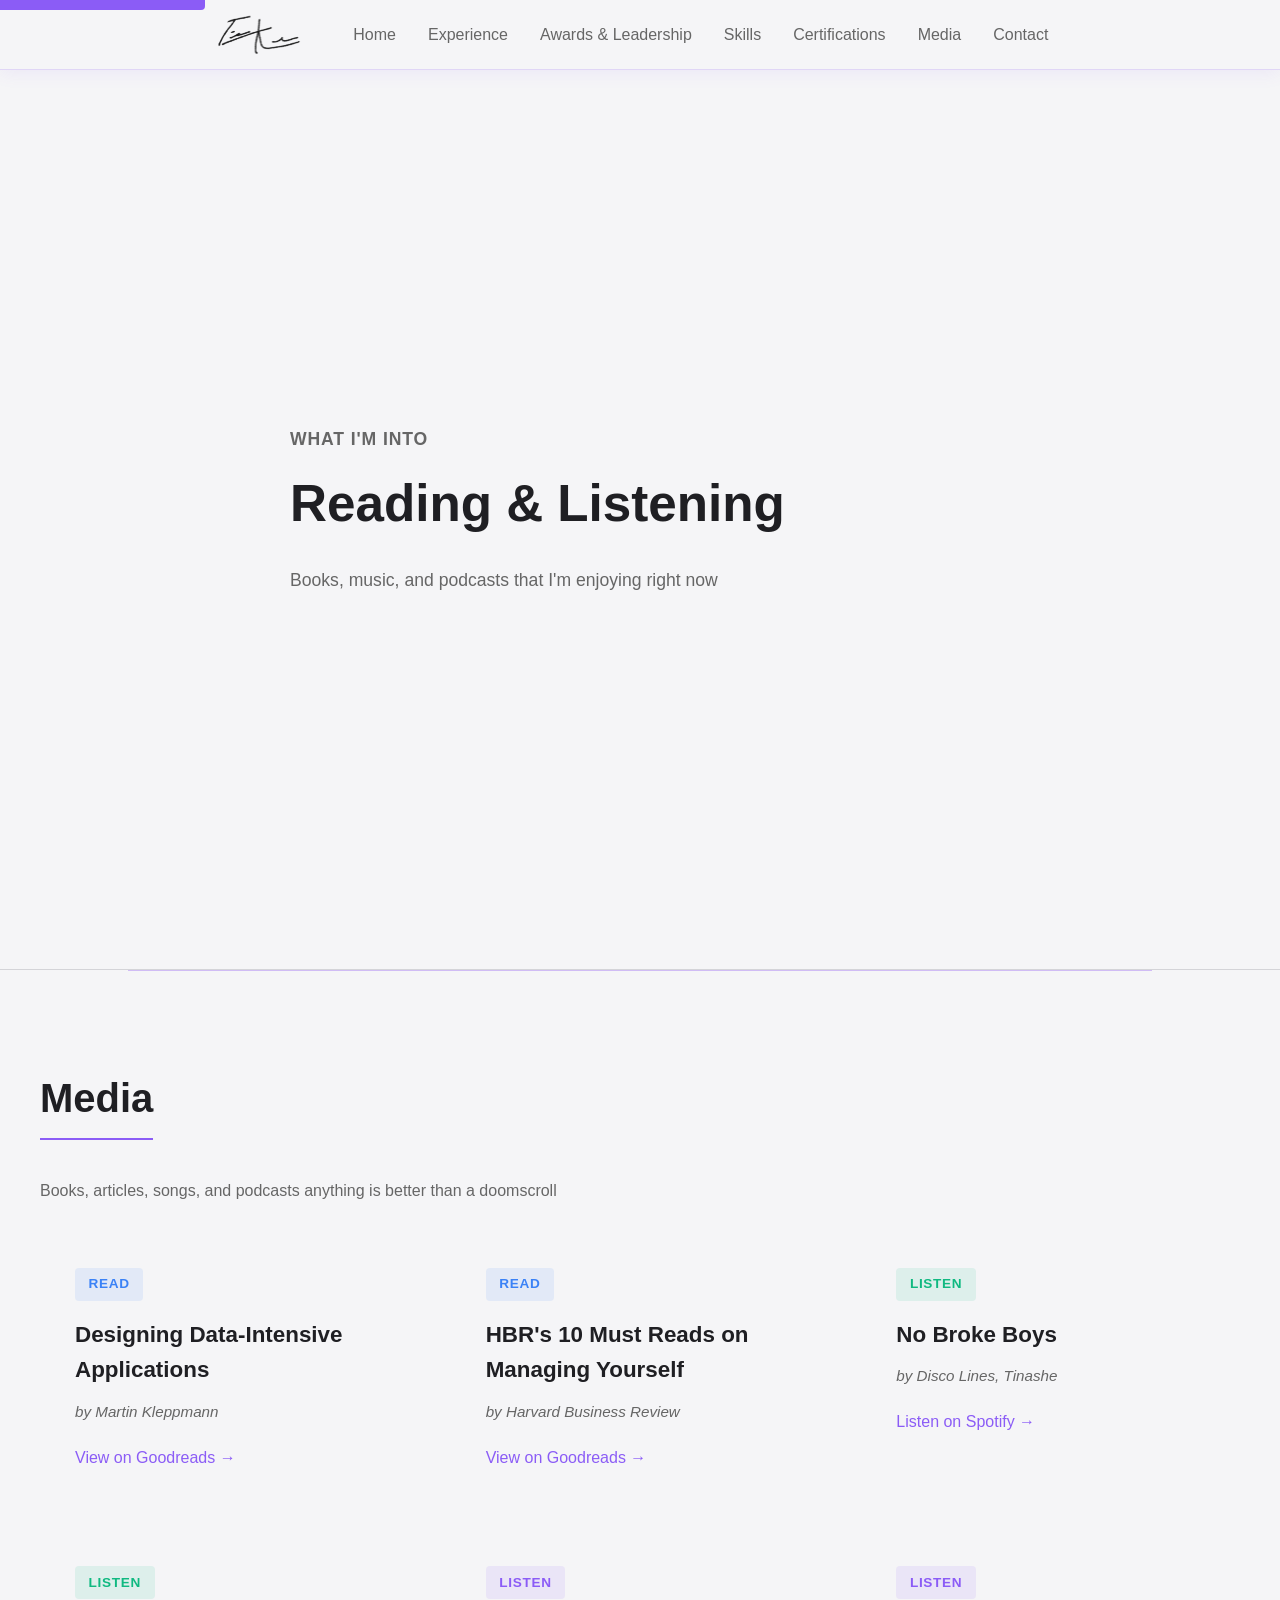
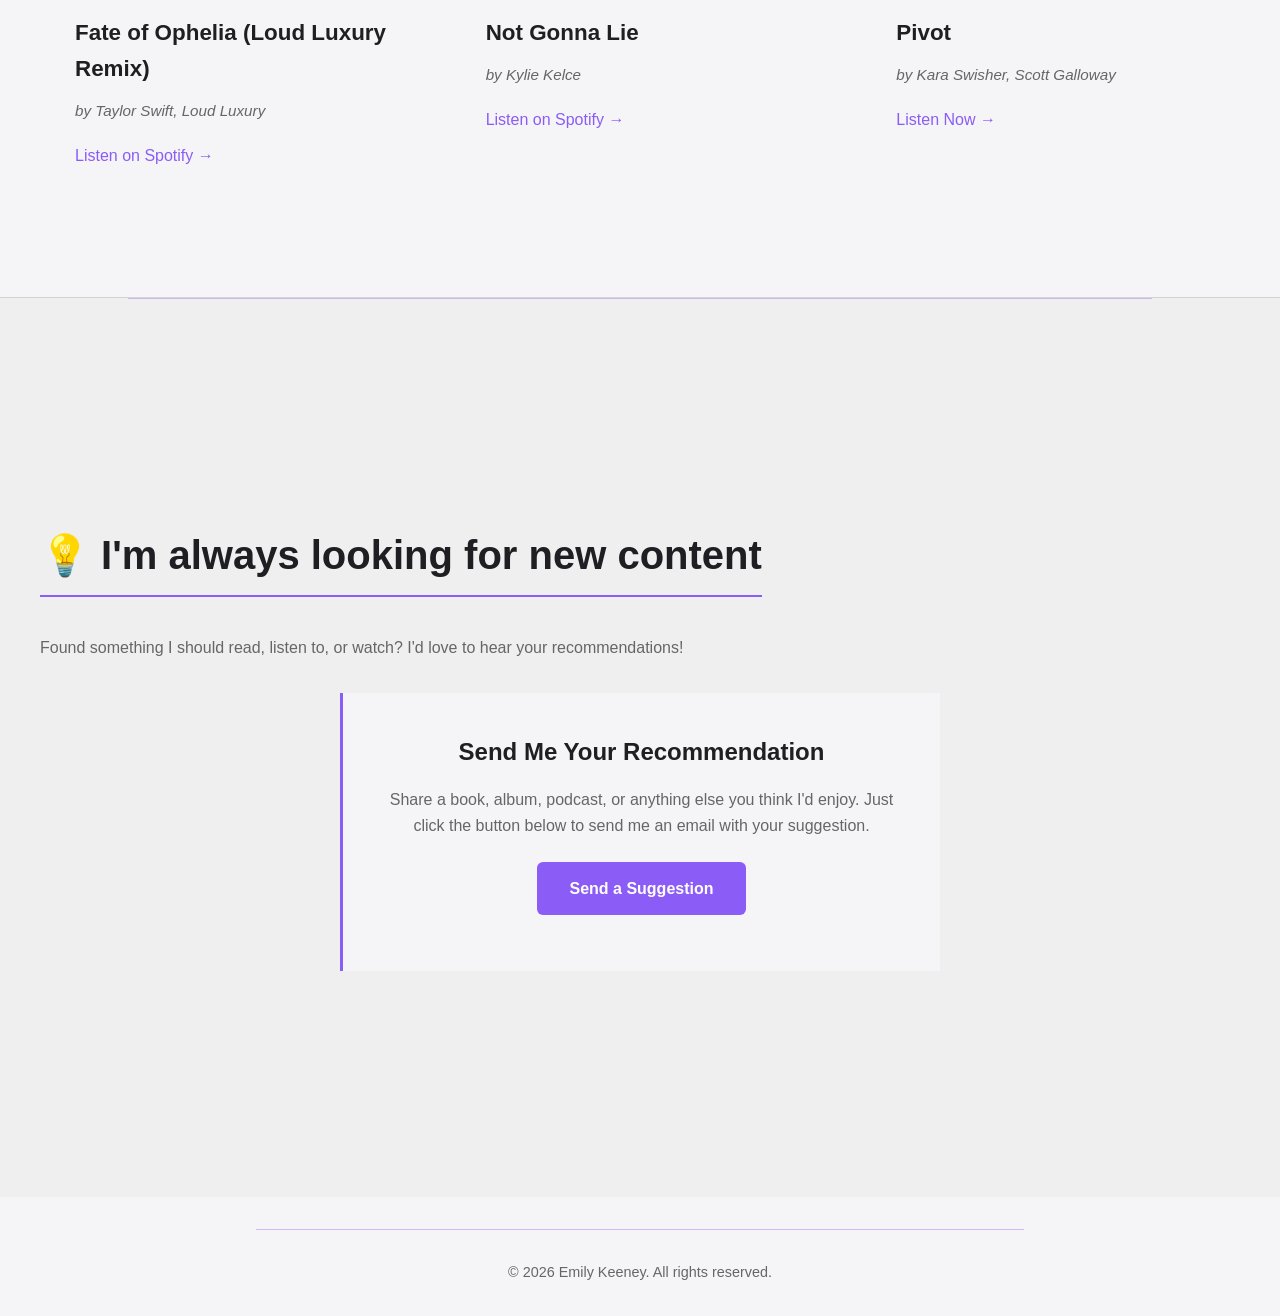
==== commit 0fb06ac7: "personalization" ====
--- a/media.html
+++ b/media.html
@@ -49,7 +49,7 @@
 		<section id="media-items">
 			<div class="container">
 				<h2>Media</h2>
-				<p class="section-intro">Books, articles, songs, and podcasts in one place.</p>
+				<p class="section-intro">Books, articles, songs, and podcasts anything is better than a doomscroll</p>
 				<div class="media-grid">
 					<div class="media-item">
 						<div class="media-meta"><span class="media-type">Read</span></div>
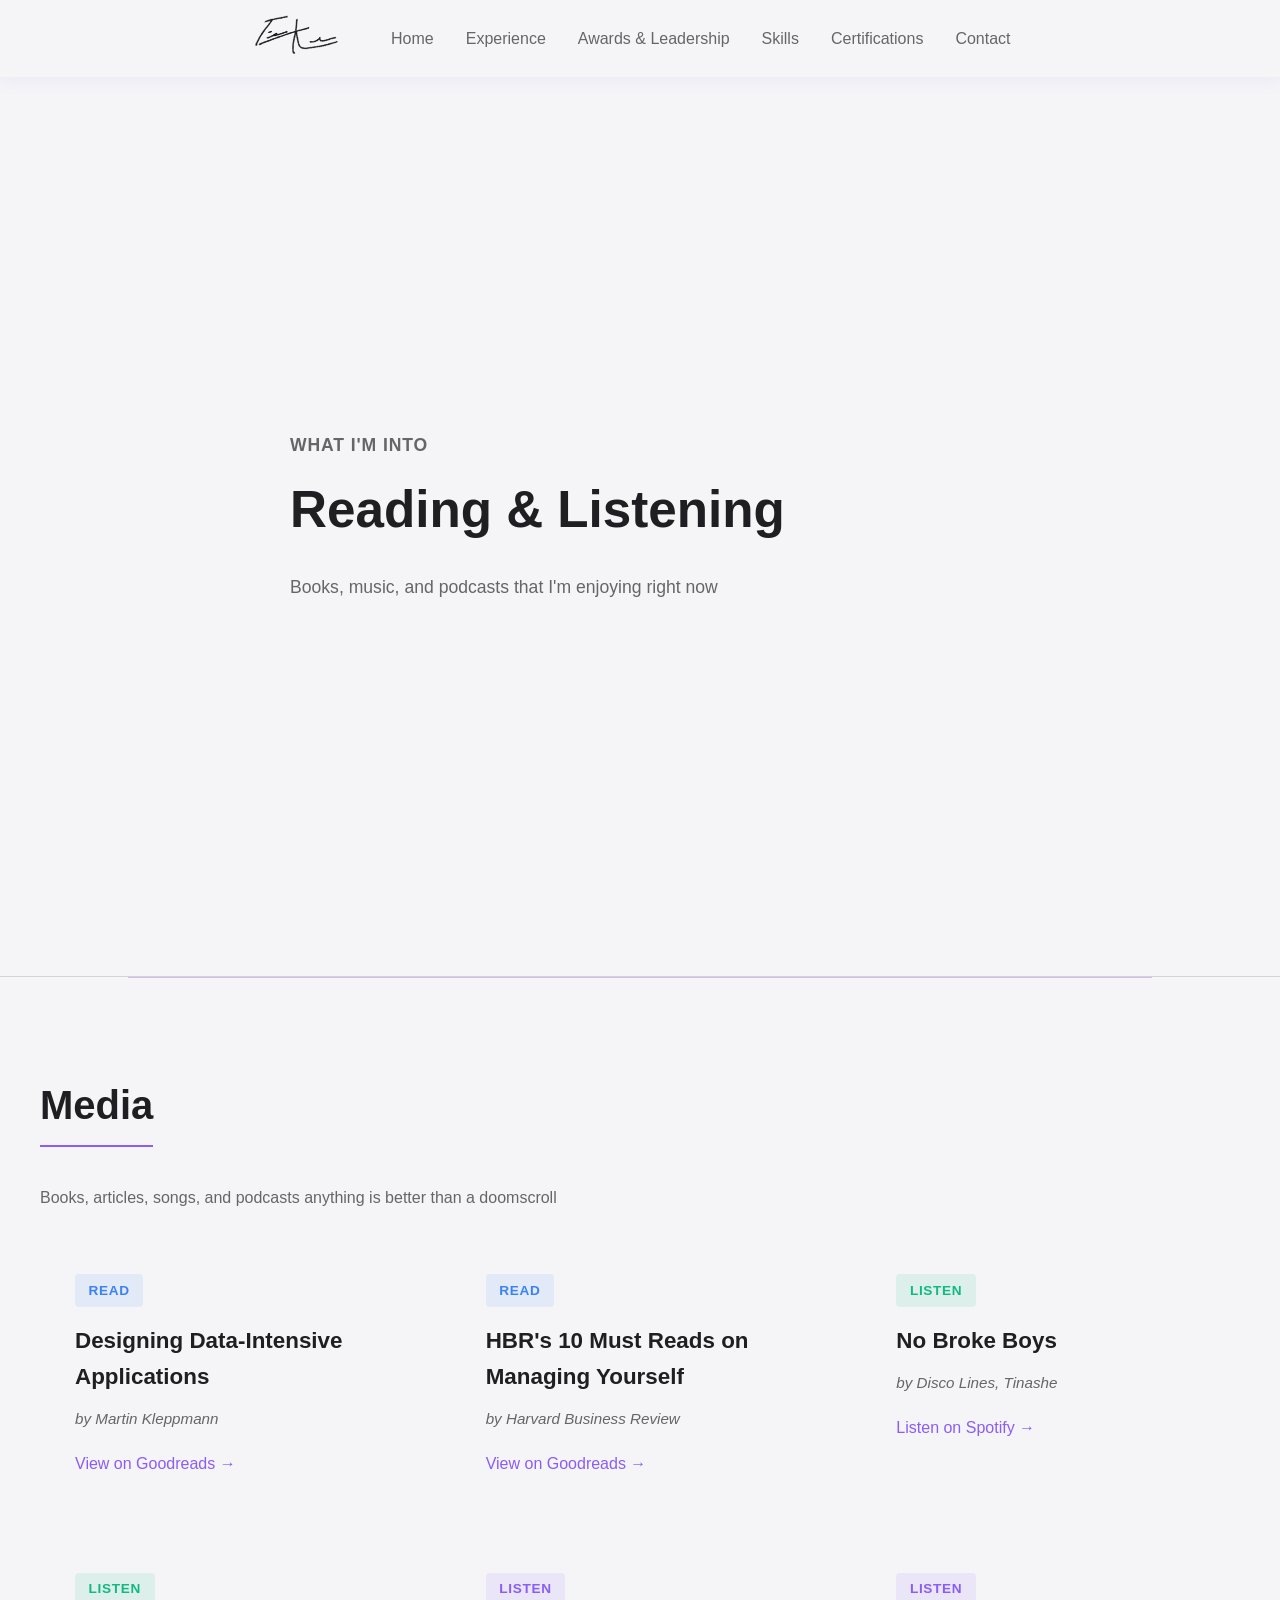
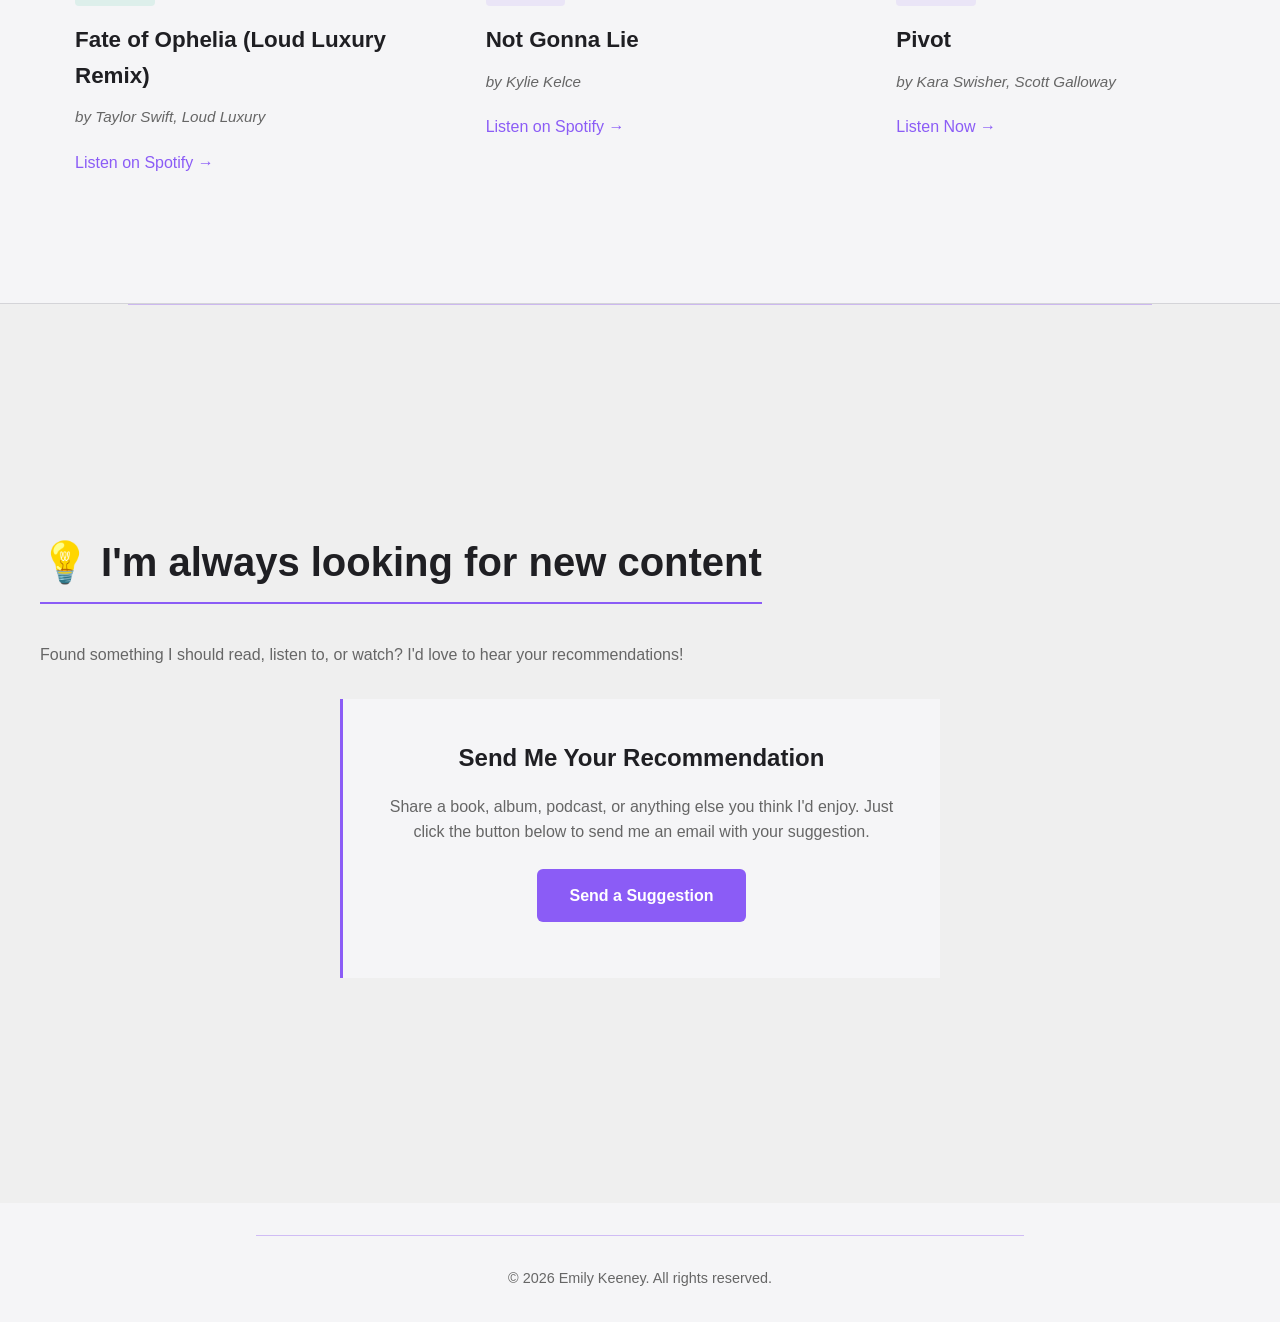
==== commit 9dcc6ab8: "updated to add items to resume and quotes" ====
--- a/media.html
+++ b/media.html
@@ -23,17 +23,14 @@
 		<link rel="stylesheet" href="assets/css/custom.css" />
 	</head>
 	<body>
-		<a href="#hero" class="skip-link">Skip to main content</a>
-
 		<nav role="navigation" aria-label="Main navigation">
-			<img src="assets/signature.png" alt="Emily Keeney Signature" class="nav-signature" loading="eager" width="120" height="45">
+		<a href="media.html"><img src="assets/signature.png" alt="Emily Keeney Signature" class="nav-signature" loading="eager" width="120" height="45"></a>
 			<ul>
 				<li><a href="index.html">Home</a></li>
 				<li><a href="index.html#experience">Experience</a></li>
 				<li><a href="index.html#awards">Awards & Leadership</a></li>
 				<li><a href="index.html#skills">Skills</a></li>
 				<li><a href="index.html#certifications">Certifications</a></li>
-				<li><a href="media.html" class="active">Media</a></li>
 				<li><a href="index.html#contact">Contact</a></li>
 			</ul>
 		</nav>
--- a/assets/css/custom.css
+++ b/assets/css/custom.css
@@ -72,7 +72,6 @@
 	background: rgba(245, 245, 247, 0.95);
 	backdrop-filter: blur(10px);
 	z-index: 1000;
-	border-bottom: 1px solid rgba(139, 92, 246, 0.2);
 	border-radius: 0;
 	box-shadow: 0 4px 16px rgba(139, 92, 246, 0.08);
 	display: flex;
@@ -250,145 +249,160 @@
 	opacity: 0.8;
 }
 
-/* Timeline Styling */
-.timeline {
-	position: relative;
-	padding: 2rem 0 2rem 3rem;
-}
-
-.timeline::before {
-	content: '';
-	position: absolute;
-	left: 0;
-	top: 0;
-	bottom: 0;
-	width: 2px;
-	background: var(--accent-primary);
-	display: none;
-}
-
-.timeline-item {
-	position: relative;
-	margin-bottom: 3rem;
-}
-
-.timeline-marker {
-	position: absolute;
-	left: -2.65rem;
-	top: 0.5rem;
-	width: 14px;
-	height: 14px;
-	background: var(--accent-primary);
-	border: 3px solid var(--bg-primary);
-	border-radius: 50%;
-	box-shadow: 0 0 0 3px rgba(139, 92, 246, 0.2);
-	display: none;
-}
-
-/* Company-specific hover effects */
-#experience .timeline-item:nth-child(1):hover .timeline-content {
-	border-left-color: #0080D0;
-	background: rgba(0, 128, 208, 0.08);
-}
-
-#experience .timeline-item:nth-child(1):hover .timeline-meta h3,
-#experience .timeline-item:nth-child(1):hover .timeline-meta .company {
-	color: #0080D0;
-}
-
-#experience .timeline-item:nth-child(1):hover .timeline-meta .date {
-	color: #2BA84E;
-}
-
-#experience .timeline-item:nth-child(1):hover .timeline-description .role {
-	color: #0080D0;
-}
-
-#experience .timeline-item:nth-child(1):hover .timeline-description .details li {
-	color: #0080D0;
-}
-
-#experience .timeline-item:nth-child(2):hover .timeline-content,
-#experience .timeline-item:nth-child(3):hover .timeline-content {
-	border-left-color: #CC0000;
-	background: rgba(204, 0, 0, 0.08);
-}
-
-#experience .timeline-item:nth-child(2):hover .timeline-meta h3,
-#experience .timeline-item:nth-child(2):hover .timeline-meta .company,
-#experience .timeline-item:nth-child(3):hover .timeline-meta h3,
-#experience .timeline-item:nth-child(3):hover .timeline-meta .company {
-	color: #CC0000;
-}
-
-#experience .timeline-item:nth-child(2):hover .timeline-meta .date,
-#experience .timeline-item:nth-child(3):hover .timeline-meta .date {
-	color: #000000;
-}
-
-#experience .timeline-item:nth-child(2):hover .timeline-description .role,
-#experience .timeline-item:nth-child(3):hover .timeline-description .role {
-	color: #CC0000;
-}
-
-#experience .timeline-item:nth-child(2):hover .timeline-description .details li,
-#experience .timeline-item:nth-child(3):hover .timeline-description .details li {
-	color: #CC0000;
-}
-
-.timeline-content {
+/* Experience Styling */
+.experience-list {
+	display: flex;
+	flex-direction: column;
+	gap: 2rem;
+	margin-top: 2rem;
+}
+
+.experience-item {
 	display: grid;
 	grid-template-columns: 250px 1fr;
 	gap: 3rem;
 	align-items: start;
 	border-left: 3px solid transparent;
 	padding-left: 1.5rem;
-	transition: border-color 0.3s ease;
-}
-
-.timeline-meta {
+	transition: all 0.3s ease;
+}
+
+.experience-item:hover {
+	border-left-color: #0080D0;
+	background: rgba(0, 128, 208, 0.04);
+	padding-left: 2rem;
+}
+
+/* Company-specific hover effects */
+#experience .experience-item:nth-child(1):hover {
+	border-left-color: #0080D0;
+	background: rgba(0, 128, 208, 0.04);
+}
+
+#experience .experience-item:nth-child(1):hover .experience-meta h3,
+#experience .experience-item:nth-child(1):hover .experience-meta .company {
+	color: #0080D0;
+}
+
+#experience .experience-item:nth-child(1):hover .experience-meta .date {
+	color: #2BA84E;
+}
+
+#experience .experience-item:nth-child(1):hover .experience-description .role {
+	color: #0080D0;
+}
+
+#experience .experience-item:nth-child(1):hover .experience-description .details li {
+	color: #0080D0;
+}
+
+#experience .experience-item:nth-child(2):hover {
+	border-left-color: #CC0000;
+	background: rgba(204, 0, 0, 0.04);
+}
+
+#experience .experience-item:nth-child(2):hover .experience-meta h3,
+#experience .experience-item:nth-child(2):hover .experience-meta .company {
+	color: #CC0000;
+}
+
+#experience .experience-item:nth-child(2):hover .experience-meta .date {
+	color: #000000;
+}
+
+#experience .experience-item:nth-child(2):hover .experience-description .role {
+	color: #CC0000;
+}
+
+#experience .experience-item:nth-child(2):hover .experience-description .details li {
+	color: #CC0000;
+}
+
+#experience .experience-item:nth-child(3):hover {
+	border-left-color: #5B84B1;
+	background: rgba(91, 132, 177, 0.04);
+}
+
+#experience .experience-item:nth-child(3):hover .experience-meta h3,
+#experience .experience-item:nth-child(3):hover .experience-meta .company {
+	color: #5B84B1;
+}
+
+#experience .experience-item:nth-child(3):hover .experience-meta .date {
+	color: #000000;
+}
+
+#experience .experience-item:nth-child(3):hover .experience-description .role {
+	color: #5B84B1;
+}
+
+#experience .experience-item:nth-child(3):hover .experience-description .details li {
+	color: #5B84B1;
+}
+
+#experience .experience-item:nth-child(4):hover {
+	border-left-color: #CC0000;
+	background: rgba(204, 0, 0, 0.04);
+}
+
+#experience .experience-item:nth-child(4):hover .experience-meta h3,
+#experience .experience-item:nth-child(4):hover .experience-meta .company {
+	color: #CC0000;
+}
+
+#experience .experience-item:nth-child(4):hover .experience-meta .date {
+	color: #000000;
+}
+
+#experience .experience-item:nth-child(4):hover .experience-description .role {
+	color: #CC0000;
+}
+
+#experience .experience-item:nth-child(4):hover .experience-description .details li {
+	color: #CC0000;
+}
+
+.experience-meta {
 	padding: 0;
 	background: transparent;
-	border-radius: 0;
-	border-left: none;
-}
-
-.timeline-meta h3 {
+}
+
+.experience-meta h3 {
 	margin: 0 0 0.5rem 0;
 	font-size: 1.25rem;
 	color: var(--accent-primary);
 	transition: color 0.3s ease;
 }
 
-.timeline-meta p {
+.experience-meta p {
 	margin: 0.25rem 0;
 	font-size: 0.95rem;
 	color: var(--text-secondary);
 	transition: color 0.3s ease;
 }
 
-.timeline-meta .company {
+.experience-meta .company {
 	font-weight: 600;
 	color: var(--text-primary);
 }
 
-.timeline-meta .location {
+.experience-meta .location {
 	color: var(--text-secondary);
 	font-size: 0.9rem;
 }
 
-.timeline-meta .date {
+.experience-meta .date {
 	color: var(--accent-secondary);
 	font-size: 0.85rem;
 	margin-top: 0.5rem;
 }
 
-.timeline-description {
+.experience-description {
 	padding: 0;
 	background: transparent;
 }
 
-.timeline-description .role {
+.experience-description .role {
 	font-size: 1.1rem;
 	font-weight: 600;
 	color: var(--accent-primary);
@@ -402,7 +416,7 @@
 	margin: 0;
 }
 
-.timeline-description .details li {
+.experience-description .details li {
 	padding-left: 1.5rem;
 	margin-bottom: 0.75rem;
 	position: relative;
@@ -412,8 +426,8 @@
 	transition: color 0.3s ease;
 }
 
-.timeline-description .details li::before {
-	content: '▹';
+.experience-description .details li::before {
+	content: '→';
 	position: absolute;
 	left: 0;
 	color: var(--accent-blue);
@@ -509,7 +523,7 @@
 }
 
 ul.details li::before {
-	content: '▹';
+	content: '→';
 	position: absolute;
 	left: 0;
 	color: var(--accent-blue);
@@ -614,11 +628,13 @@
 	grid-template-columns: repeat(auto-fit, minmax(250px, 1fr));
 	gap: 2rem;
 	margin-top: 2rem;
+	justify-items: center;
 }
 
 .contact-item {
 	display: flex;
 	align-items: center;
+	justify-content: center;
 	gap: 1rem;
 	padding: 1.5rem;
 	padding-left: 1.8rem;
@@ -626,6 +642,9 @@
 	border-radius: 0;
 	border-left: 2px solid transparent;
 	transition: all 0.4s cubic-bezier(0.4, 0, 0.2, 1);
+	text-decoration: none;
+	color: var(--text-primary);
+	cursor: pointer;
 }
 
 .contact-item:hover {
@@ -639,14 +658,9 @@
 	color: var(--accent-blue);
 }
 
-.contact-item a {
+.contact-item h4 {
 	color: var(--text-primary);
-	text-decoration: none;
-	transition: color 0.3s ease;
-}
-
-.contact-item a:hover {
-	color: var(--accent-secondary);
+	margin: 0;
 }
 
 .section-intro {
@@ -906,19 +920,7 @@
 		padding: 3.5rem 1.25rem;
 	}
 
-	.timeline {
-		padding: 2rem 0 2rem 2rem;
-	}
-
-	.timeline-marker {
-		left: -1.85rem;
-	}
-
-	.timeline::before {
-		left: -1px;
-	}
-
-	.timeline-content {
+	.experience-item {
 		grid-template-columns: 1fr;
 		gap: 1rem;
 	}
--- a/assets/css/custom.css
+++ b/assets/css/custom.css
@@ -72,7 +72,6 @@
 	background: rgba(245, 245, 247, 0.95);
 	backdrop-filter: blur(10px);
 	z-index: 1000;
-	border-bottom: 1px solid rgba(139, 92, 246, 0.2);
 	border-radius: 0;
 	box-shadow: 0 4px 16px rgba(139, 92, 246, 0.08);
 	display: flex;
@@ -250,145 +249,160 @@
 	opacity: 0.8;
 }
 
-/* Timeline Styling */
-.timeline {
-	position: relative;
-	padding: 2rem 0 2rem 3rem;
-}
-
-.timeline::before {
-	content: '';
-	position: absolute;
-	left: 0;
-	top: 0;
-	bottom: 0;
-	width: 2px;
-	background: var(--accent-primary);
-	display: none;
-}
-
-.timeline-item {
-	position: relative;
-	margin-bottom: 3rem;
-}
-
-.timeline-marker {
-	position: absolute;
-	left: -2.65rem;
-	top: 0.5rem;
-	width: 14px;
-	height: 14px;
-	background: var(--accent-primary);
-	border: 3px solid var(--bg-primary);
-	border-radius: 50%;
-	box-shadow: 0 0 0 3px rgba(139, 92, 246, 0.2);
-	display: none;
-}
-
-/* Company-specific hover effects */
-#experience .timeline-item:nth-child(1):hover .timeline-content {
-	border-left-color: #0080D0;
-	background: rgba(0, 128, 208, 0.08);
-}
-
-#experience .timeline-item:nth-child(1):hover .timeline-meta h3,
-#experience .timeline-item:nth-child(1):hover .timeline-meta .company {
-	color: #0080D0;
-}
-
-#experience .timeline-item:nth-child(1):hover .timeline-meta .date {
-	color: #2BA84E;
-}
-
-#experience .timeline-item:nth-child(1):hover .timeline-description .role {
-	color: #0080D0;
-}
-
-#experience .timeline-item:nth-child(1):hover .timeline-description .details li {
-	color: #0080D0;
-}
-
-#experience .timeline-item:nth-child(2):hover .timeline-content,
-#experience .timeline-item:nth-child(3):hover .timeline-content {
-	border-left-color: #CC0000;
-	background: rgba(204, 0, 0, 0.08);
-}
-
-#experience .timeline-item:nth-child(2):hover .timeline-meta h3,
-#experience .timeline-item:nth-child(2):hover .timeline-meta .company,
-#experience .timeline-item:nth-child(3):hover .timeline-meta h3,
-#experience .timeline-item:nth-child(3):hover .timeline-meta .company {
-	color: #CC0000;
-}
-
-#experience .timeline-item:nth-child(2):hover .timeline-meta .date,
-#experience .timeline-item:nth-child(3):hover .timeline-meta .date {
-	color: #000000;
-}
-
-#experience .timeline-item:nth-child(2):hover .timeline-description .role,
-#experience .timeline-item:nth-child(3):hover .timeline-description .role {
-	color: #CC0000;
-}
-
-#experience .timeline-item:nth-child(2):hover .timeline-description .details li,
-#experience .timeline-item:nth-child(3):hover .timeline-description .details li {
-	color: #CC0000;
-}
-
-.timeline-content {
+/* Experience Styling */
+.experience-list {
+	display: flex;
+	flex-direction: column;
+	gap: 2rem;
+	margin-top: 2rem;
+}
+
+.experience-item {
 	display: grid;
 	grid-template-columns: 250px 1fr;
 	gap: 3rem;
 	align-items: start;
 	border-left: 3px solid transparent;
 	padding-left: 1.5rem;
-	transition: border-color 0.3s ease;
-}
-
-.timeline-meta {
+	transition: all 0.3s ease;
+}
+
+.experience-item:hover {
+	border-left-color: #0080D0;
+	background: rgba(0, 128, 208, 0.04);
+	padding-left: 2rem;
+}
+
+/* Company-specific hover effects */
+#experience .experience-item:nth-child(1):hover {
+	border-left-color: #0080D0;
+	background: rgba(0, 128, 208, 0.04);
+}
+
+#experience .experience-item:nth-child(1):hover .experience-meta h3,
+#experience .experience-item:nth-child(1):hover .experience-meta .company {
+	color: #0080D0;
+}
+
+#experience .experience-item:nth-child(1):hover .experience-meta .date {
+	color: #2BA84E;
+}
+
+#experience .experience-item:nth-child(1):hover .experience-description .role {
+	color: #0080D0;
+}
+
+#experience .experience-item:nth-child(1):hover .experience-description .details li {
+	color: #0080D0;
+}
+
+#experience .experience-item:nth-child(2):hover {
+	border-left-color: #CC0000;
+	background: rgba(204, 0, 0, 0.04);
+}
+
+#experience .experience-item:nth-child(2):hover .experience-meta h3,
+#experience .experience-item:nth-child(2):hover .experience-meta .company {
+	color: #CC0000;
+}
+
+#experience .experience-item:nth-child(2):hover .experience-meta .date {
+	color: #000000;
+}
+
+#experience .experience-item:nth-child(2):hover .experience-description .role {
+	color: #CC0000;
+}
+
+#experience .experience-item:nth-child(2):hover .experience-description .details li {
+	color: #CC0000;
+}
+
+#experience .experience-item:nth-child(3):hover {
+	border-left-color: #5B84B1;
+	background: rgba(91, 132, 177, 0.04);
+}
+
+#experience .experience-item:nth-child(3):hover .experience-meta h3,
+#experience .experience-item:nth-child(3):hover .experience-meta .company {
+	color: #5B84B1;
+}
+
+#experience .experience-item:nth-child(3):hover .experience-meta .date {
+	color: #000000;
+}
+
+#experience .experience-item:nth-child(3):hover .experience-description .role {
+	color: #5B84B1;
+}
+
+#experience .experience-item:nth-child(3):hover .experience-description .details li {
+	color: #5B84B1;
+}
+
+#experience .experience-item:nth-child(4):hover {
+	border-left-color: #CC0000;
+	background: rgba(204, 0, 0, 0.04);
+}
+
+#experience .experience-item:nth-child(4):hover .experience-meta h3,
+#experience .experience-item:nth-child(4):hover .experience-meta .company {
+	color: #CC0000;
+}
+
+#experience .experience-item:nth-child(4):hover .experience-meta .date {
+	color: #000000;
+}
+
+#experience .experience-item:nth-child(4):hover .experience-description .role {
+	color: #CC0000;
+}
+
+#experience .experience-item:nth-child(4):hover .experience-description .details li {
+	color: #CC0000;
+}
+
+.experience-meta {
 	padding: 0;
 	background: transparent;
-	border-radius: 0;
-	border-left: none;
-}
-
-.timeline-meta h3 {
+}
+
+.experience-meta h3 {
 	margin: 0 0 0.5rem 0;
 	font-size: 1.25rem;
 	color: var(--accent-primary);
 	transition: color 0.3s ease;
 }
 
-.timeline-meta p {
+.experience-meta p {
 	margin: 0.25rem 0;
 	font-size: 0.95rem;
 	color: var(--text-secondary);
 	transition: color 0.3s ease;
 }
 
-.timeline-meta .company {
+.experience-meta .company {
 	font-weight: 600;
 	color: var(--text-primary);
 }
 
-.timeline-meta .location {
+.experience-meta .location {
 	color: var(--text-secondary);
 	font-size: 0.9rem;
 }
 
-.timeline-meta .date {
+.experience-meta .date {
 	color: var(--accent-secondary);
 	font-size: 0.85rem;
 	margin-top: 0.5rem;
 }
 
-.timeline-description {
+.experience-description {
 	padding: 0;
 	background: transparent;
 }
 
-.timeline-description .role {
+.experience-description .role {
 	font-size: 1.1rem;
 	font-weight: 600;
 	color: var(--accent-primary);
@@ -402,7 +416,7 @@
 	margin: 0;
 }
 
-.timeline-description .details li {
+.experience-description .details li {
 	padding-left: 1.5rem;
 	margin-bottom: 0.75rem;
 	position: relative;
@@ -412,8 +426,8 @@
 	transition: color 0.3s ease;
 }
 
-.timeline-description .details li::before {
-	content: '▹';
+.experience-description .details li::before {
+	content: '→';
 	position: absolute;
 	left: 0;
 	color: var(--accent-blue);
@@ -509,7 +523,7 @@
 }
 
 ul.details li::before {
-	content: '▹';
+	content: '→';
 	position: absolute;
 	left: 0;
 	color: var(--accent-blue);
@@ -614,11 +628,13 @@
 	grid-template-columns: repeat(auto-fit, minmax(250px, 1fr));
 	gap: 2rem;
 	margin-top: 2rem;
+	justify-items: center;
 }
 
 .contact-item {
 	display: flex;
 	align-items: center;
+	justify-content: center;
 	gap: 1rem;
 	padding: 1.5rem;
 	padding-left: 1.8rem;
@@ -626,6 +642,9 @@
 	border-radius: 0;
 	border-left: 2px solid transparent;
 	transition: all 0.4s cubic-bezier(0.4, 0, 0.2, 1);
+	text-decoration: none;
+	color: var(--text-primary);
+	cursor: pointer;
 }
 
 .contact-item:hover {
@@ -639,14 +658,9 @@
 	color: var(--accent-blue);
 }
 
-.contact-item a {
+.contact-item h4 {
 	color: var(--text-primary);
-	text-decoration: none;
-	transition: color 0.3s ease;
-}
-
-.contact-item a:hover {
-	color: var(--accent-secondary);
+	margin: 0;
 }
 
 .section-intro {
@@ -906,19 +920,7 @@
 		padding: 3.5rem 1.25rem;
 	}
 
-	.timeline {
-		padding: 2rem 0 2rem 2rem;
-	}
-
-	.timeline-marker {
-		left: -1.85rem;
-	}
-
-	.timeline::before {
-		left: -1px;
-	}
-
-	.timeline-content {
+	.experience-item {
 		grid-template-columns: 1fr;
 		gap: 1rem;
 	}
